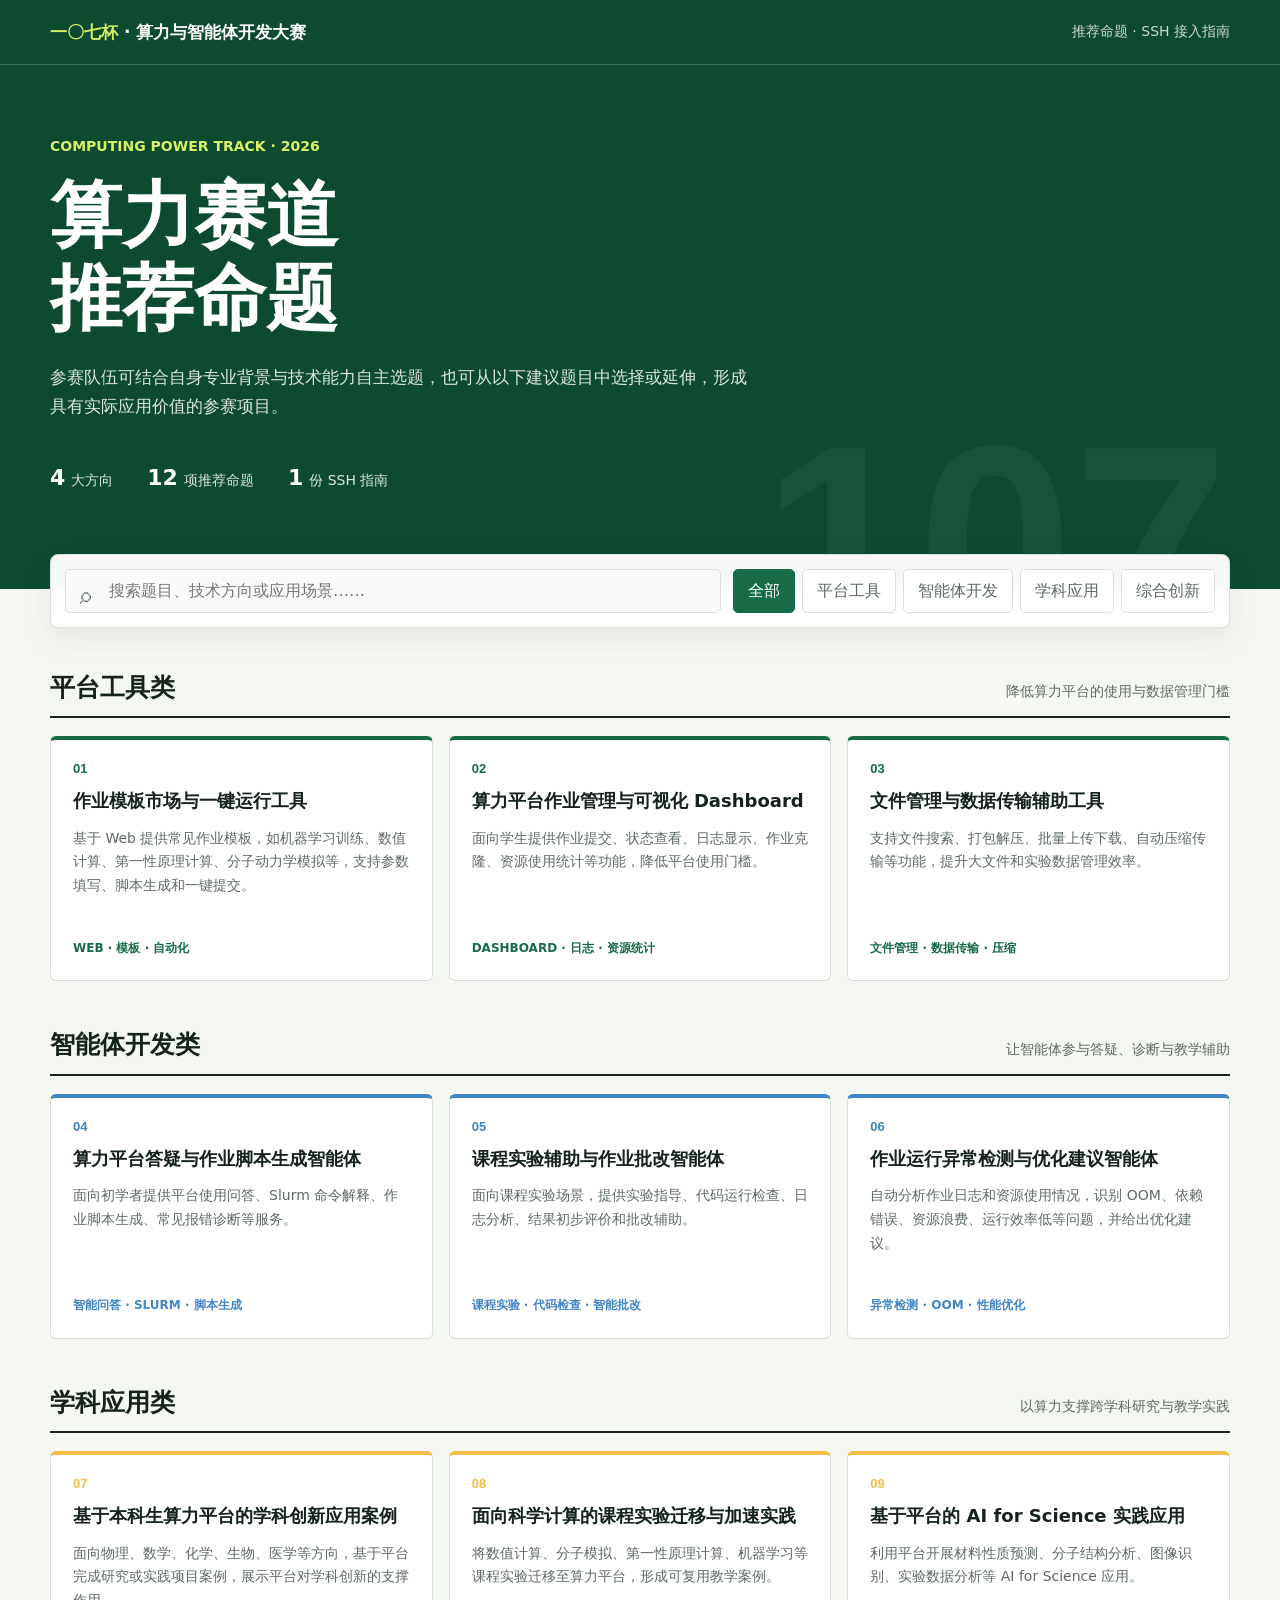
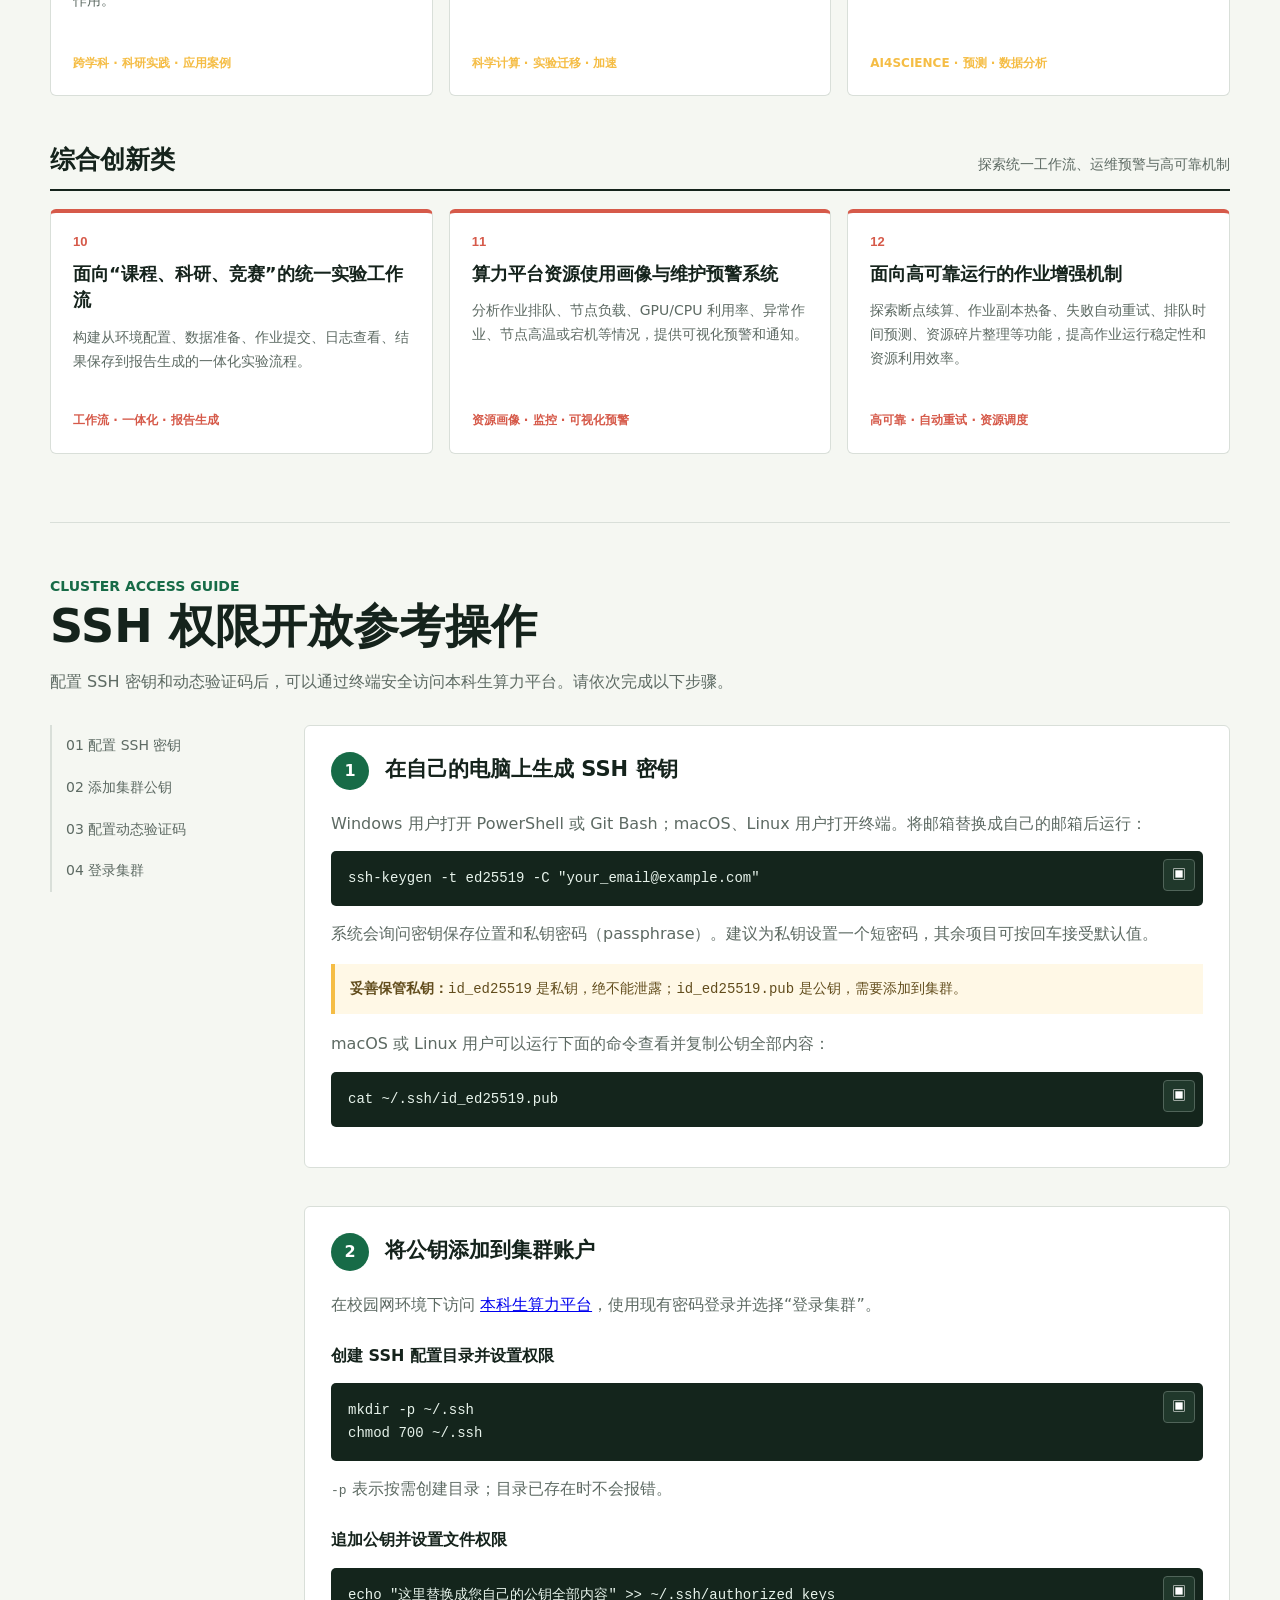
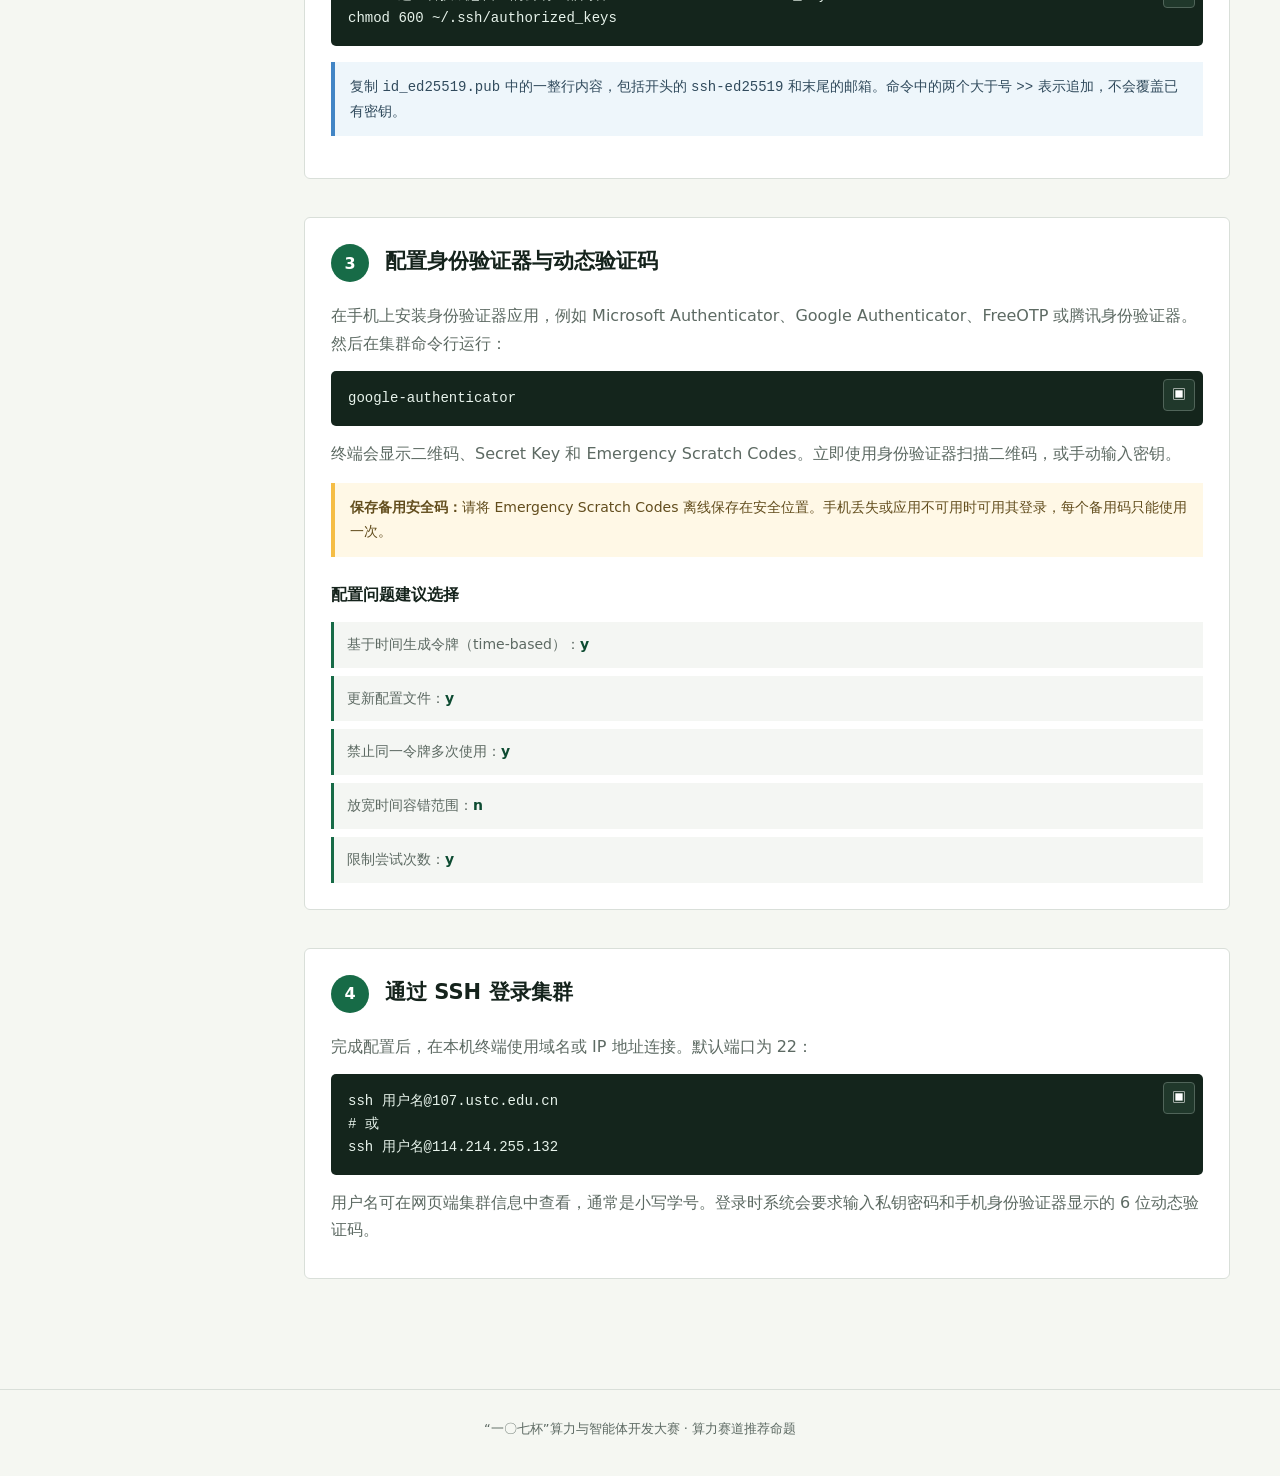
==== index.html @ c2877ab9 "构建算力赛道资料页面" ====
<!doctype html>
<html lang="zh-CN">
<head>
  <meta charset="utf-8">
  <meta name="viewport" content="width=device-width, initial-scale=1">
  <meta name="description" content="“一〇七杯”算力与智能体开发大赛算力赛道推荐命题一览">
  <title>“一〇七杯”算力赛道推荐命题</title>
  <style>
    :root {
      color-scheme: light;
      --ink: #15231c;
      --muted: #5d6a63;
      --paper: #f5f7f2;
      --surface: #ffffff;
      --line: #d9dfd9;
      --green: #176b47;
      --green-dark: #0d4b31;
      --lime: #d8f064;
      --amber: #f5bd45;
      --blue: #4285c5;
      --red: #d65a4a;
      --shadow: 0 12px 30px rgba(28, 54, 40, .08);
    }

    * { box-sizing: border-box; }

    html { scroll-behavior: smooth; }

    body {
      margin: 0;
      background: var(--paper);
      color: var(--ink);
      font-family: "Microsoft YaHei", "PingFang SC", system-ui, sans-serif;
      line-height: 1.7;
    }

    button, input { font: inherit; }

    button { cursor: pointer; }

    .topbar {
      border-bottom: 1px solid rgba(255,255,255,.2);
      background: var(--green-dark);
      color: white;
    }

    .nav {
      width: min(1180px, calc(100% - 40px));
      min-height: 64px;
      margin: 0 auto;
      display: flex;
      align-items: center;
      justify-content: space-between;
      gap: 24px;
    }

    .brand { font-size: 17px; font-weight: 700; }
    .brand span { color: var(--lime); }

    .nav-note { color: #cbd9d1; font-size: 14px; }

    .hero {
      background: var(--green-dark);
      color: white;
      padding: 70px 0 92px;
      position: relative;
      overflow: hidden;
    }

    .hero::after {
      content: "107";
      position: absolute;
      right: max(4vw, 28px);
      bottom: -95px;
      color: rgba(255,255,255,.045);
      font: 800 280px/1 Arial, sans-serif;
      letter-spacing: 0;
      pointer-events: none;
    }

    .hero-inner, main {
      width: min(1180px, calc(100% - 40px));
      margin: 0 auto;
    }

    .eyebrow {
      margin: 0 0 15px;
      color: var(--lime);
      font-size: 14px;
      font-weight: 700;
    }

    h1 {
      max-width: 780px;
      margin: 0;
      font-size: clamp(38px, 6vw, 72px);
      line-height: 1.15;
      letter-spacing: 0;
    }

    .intro {
      max-width: 700px;
      margin: 24px 0 0;
      color: #dbe5df;
      font-size: 17px;
    }

    .stats {
      display: flex;
      flex-wrap: wrap;
      gap: 12px 34px;
      margin-top: 38px;
      color: #dbe5df;
      font-size: 14px;
    }

    .stats strong { color: white; font-size: 22px; margin-right: 6px; }

    main { padding: 0 0 72px; }

    .toolbar {
      position: sticky;
      z-index: 10;
      top: 12px;
      margin: -35px 0 44px;
      padding: 14px;
      display: grid;
      grid-template-columns: minmax(220px, 1fr) auto;
      gap: 12px;
      background: rgba(255,255,255,.96);
      border: 1px solid var(--line);
      border-radius: 8px;
      box-shadow: var(--shadow);
      backdrop-filter: blur(10px);
    }

    .search-wrap { position: relative; }

    .search-wrap::before {
      content: "⌕";
      position: absolute;
      left: 15px;
      top: 7px;
      color: var(--muted);
      font-size: 22px;
    }

    #search {
      width: 100%;
      height: 44px;
      padding: 0 15px 0 43px;
      border: 1px solid var(--line);
      border-radius: 5px;
      outline: none;
      color: var(--ink);
      background: #fafbf9;
    }

    #search:focus { border-color: var(--green); box-shadow: 0 0 0 3px rgba(23,107,71,.12); }

    .filters { display: flex; gap: 7px; flex-wrap: wrap; }

    .filter {
      height: 44px;
      padding: 0 14px;
      border: 1px solid var(--line);
      border-radius: 5px;
      background: white;
      color: var(--muted);
      white-space: nowrap;
    }

    .filter:hover, .filter.active {
      border-color: var(--green);
      background: var(--green);
      color: white;
    }

    .section { margin-bottom: 48px; scroll-margin-top: 100px; }

    .section-heading {
      display: flex;
      align-items: end;
      justify-content: space-between;
      gap: 24px;
      margin-bottom: 18px;
      padding-bottom: 12px;
      border-bottom: 2px solid var(--ink);
    }

    .section-heading h2 { margin: 0; font-size: 25px; line-height: 1.3; }
    .section-heading p { margin: 0; color: var(--muted); font-size: 14px; }

    .grid {
      display: grid;
      grid-template-columns: repeat(3, minmax(0, 1fr));
      gap: 16px;
    }

    .topic {
      min-height: 245px;
      padding: 22px;
      display: flex;
      flex-direction: column;
      background: var(--surface);
      border: 1px solid var(--line);
      border-top: 4px solid var(--accent, var(--green));
      border-radius: 6px;
      transition: transform .18s ease, box-shadow .18s ease;
    }

    .topic:hover { transform: translateY(-3px); box-shadow: var(--shadow); }
    .topic.hidden, .section.hidden { display: none; }

    .topic-top { display: flex; justify-content: space-between; gap: 12px; align-items: start; }

    .number {
      color: var(--accent, var(--green));
      font: 700 13px/1 Arial, sans-serif;
    }

    .topic h3 { margin: 13px 0 12px; font-size: 18px; line-height: 1.48; }
    .topic p { margin: 0; color: var(--muted); font-size: 14px; }

    .tag {
      margin-top: auto;
      padding-top: 18px;
      color: var(--accent, var(--green));
      font-size: 12px;
      font-weight: 700;
    }

    .platform { --accent: var(--green); }
    .agent { --accent: var(--blue); }
    .science { --accent: var(--amber); }
    .innovation { --accent: var(--red); }

    #empty {
      display: none;
      padding: 72px 20px;
      text-align: center;
      color: var(--muted);
      background: white;
      border: 1px dashed var(--line);
      border-radius: 6px;
    }

    .ssh-guide {
      margin-top: 68px;
      padding-top: 52px;
      border-top: 1px solid var(--line);
      scroll-margin-top: 100px;
    }

    .guide-title { max-width: 760px; margin-bottom: 30px; }
    .guide-title .eyebrow { color: var(--green); }
    .guide-title h2 { margin: 0 0 12px; font-size: clamp(30px, 4vw, 46px); line-height: 1.25; }
    .guide-title p { margin: 0; color: var(--muted); }

    .guide-layout { display: grid; grid-template-columns: 220px minmax(0, 1fr); gap: 34px; align-items: start; }

    .guide-nav {
      position: sticky;
      top: 100px;
      display: grid;
      border-left: 2px solid var(--line);
    }

    .guide-nav a {
      padding: 9px 14px;
      color: var(--muted);
      text-decoration: none;
      font-size: 14px;
    }

    .guide-nav a:hover { color: var(--green); background: #edf4ef; }

    .step { margin-bottom: 38px; padding: 26px; background: white; border: 1px solid var(--line); border-radius: 6px; }
    .step-head { display: flex; gap: 16px; align-items: flex-start; margin-bottom: 20px; }
    .step-index { width: 38px; height: 38px; flex: 0 0 38px; display: grid; place-items: center; border-radius: 50%; background: var(--green); color: white; font-weight: 700; }
    .step h3 { margin: 2px 0 0; font-size: 21px; line-height: 1.45; }
    .step h4 { margin: 24px 0 7px; font-size: 16px; }
    .step p { margin: 8px 0; color: var(--muted); }

    pre {
      position: relative;
      margin: 14px 0;
      padding: 16px 48px 16px 17px;
      overflow-x: auto;
      border-radius: 5px;
      background: #14251c;
      color: #e7f3eb;
      font: 14px/1.65 Consolas, "Courier New", monospace;
    }

    .copy {
      position: absolute;
      top: 8px;
      right: 8px;
      width: 32px;
      height: 32px;
      border: 1px solid #506459;
      border-radius: 4px;
      background: #20382b;
      color: white;
      line-height: 1;
    }

    .copy:hover { background: var(--green); }

    .note, .warning {
      margin: 16px 0;
      padding: 13px 15px;
      border-left: 4px solid var(--blue);
      background: #eef6fb;
      color: #314b5d;
      font-size: 14px;
    }

    .warning { border-color: var(--amber); background: #fff8e6; color: #624d1d; }

    .answers { display: grid; gap: 8px; margin: 14px 0 0; padding: 0; list-style: none; }
    .answers li { padding: 11px 13px; background: #f4f6f3; border-left: 3px solid var(--green); color: var(--muted); font-size: 14px; }
    .answers strong { color: var(--green-dark); }

    footer {
      padding: 28px 20px;
      border-top: 1px solid var(--line);
      text-align: center;
      color: var(--muted);
      font-size: 13px;
    }

    @media (max-width: 900px) {
      .toolbar { position: static; grid-template-columns: 1fr; }
      .grid { grid-template-columns: repeat(2, minmax(0, 1fr)); }
      .hero { padding-top: 54px; }
      .guide-layout { grid-template-columns: 1fr; }
      .guide-nav { position: static; grid-template-columns: repeat(3, 1fr); border: 1px solid var(--line); background: white; }
    }

    @media (max-width: 620px) {
      .nav { width: min(100% - 28px, 1180px); }
      .nav-note { display: none; }
      .hero-inner, main { width: min(100% - 28px, 1180px); }
      .hero { padding: 46px 0 76px; }
      h1 { font-size: 39px; }
      .intro { font-size: 15px; }
      .toolbar { margin-top: -25px; top: 0; }
      .filters { display: grid; grid-template-columns: repeat(2, 1fr); }
      .filter { padding: 0 8px; }
      .grid { grid-template-columns: 1fr; }
      .topic { min-height: 220px; }
      .section-heading { align-items: start; flex-direction: column; gap: 4px; }
      .guide-nav { grid-template-columns: 1fr; }
      .step { padding: 20px 17px; }
    }
  </style>
</head>
<body>
  <header class="topbar">
    <nav class="nav" aria-label="主导航">
      <div class="brand"><span>一〇七杯</span> · 算力与智能体开发大赛</div>
      <div class="nav-note">推荐命题 · SSH 接入指南</div>
    </nav>
  </header>

  <section class="hero">
    <div class="hero-inner">
      <p class="eyebrow">COMPUTING POWER TRACK · 2026</p>
      <h1>算力赛道<br>推荐命题</h1>
      <p class="intro">参赛队伍可结合自身专业背景与技术能力自主选题，也可从以下建议题目中选择或延伸，形成具有实际应用价值的参赛项目。</p>
      <div class="stats" aria-label="命题统计">
        <span><strong>4</strong>大方向</span>
        <span><strong>12</strong>项推荐命题</span>
        <span><strong>1</strong>份 SSH 指南</span>
      </div>
    </div>
  </section>

  <main>
    <div class="toolbar" aria-label="命题筛选工具">
      <label class="search-wrap">
        <span hidden>搜索命题</span>
        <input id="search" type="search" placeholder="搜索题目、技术方向或应用场景……" autocomplete="off">
      </label>
      <div class="filters" role="group" aria-label="按类别筛选">
        <button class="filter active" data-filter="all">全部</button>
        <button class="filter" data-filter="platform">平台工具</button>
        <button class="filter" data-filter="agent">智能体开发</button>
        <button class="filter" data-filter="science">学科应用</button>
        <button class="filter" data-filter="innovation">综合创新</button>
      </div>
    </div>

    <section class="section platform" data-category="platform" id="platform">
      <div class="section-heading">
        <h2>平台工具类</h2>
        <p>降低算力平台的使用与数据管理门槛</p>
      </div>
      <div class="grid">
        <article class="topic" data-id="platform-1">
          <div class="topic-top"><span class="number">01</span></div>
          <h3>作业模板市场与一键运行工具</h3>
          <p>基于 Web 提供常见作业模板，如机器学习训练、数值计算、第一性原理计算、分子动力学模拟等，支持参数填写、脚本生成和一键提交。</p>
          <span class="tag">WEB · 模板 · 自动化</span>
        </article>
        <article class="topic" data-id="platform-2">
          <div class="topic-top"><span class="number">02</span></div>
          <h3>算力平台作业管理与可视化 Dashboard</h3>
          <p>面向学生提供作业提交、状态查看、日志显示、作业克隆、资源使用统计等功能，降低平台使用门槛。</p>
          <span class="tag">DASHBOARD · 日志 · 资源统计</span>
        </article>
        <article class="topic" data-id="platform-3">
          <div class="topic-top"><span class="number">03</span></div>
          <h3>文件管理与数据传输辅助工具</h3>
          <p>支持文件搜索、打包解压、批量上传下载、自动压缩传输等功能，提升大文件和实验数据管理效率。</p>
          <span class="tag">文件管理 · 数据传输 · 压缩</span>
        </article>
      </div>
    </section>

    <section class="section agent" data-category="agent" id="agent">
      <div class="section-heading">
        <h2>智能体开发类</h2>
        <p>让智能体参与答疑、诊断与教学辅助</p>
      </div>
      <div class="grid">
        <article class="topic" data-id="agent-1">
          <div class="topic-top"><span class="number">04</span></div>
          <h3>算力平台答疑与作业脚本生成智能体</h3>
          <p>面向初学者提供平台使用问答、Slurm 命令解释、作业脚本生成、常见报错诊断等服务。</p>
          <span class="tag">智能问答 · SLURM · 脚本生成</span>
        </article>
        <article class="topic" data-id="agent-2">
          <div class="topic-top"><span class="number">05</span></div>
          <h3>课程实验辅助与作业批改智能体</h3>
          <p>面向课程实验场景，提供实验指导、代码运行检查、日志分析、结果初步评价和批改辅助。</p>
          <span class="tag">课程实验 · 代码检查 · 智能批改</span>
        </article>
        <article class="topic" data-id="agent-3">
          <div class="topic-top"><span class="number">06</span></div>
          <h3>作业运行异常检测与优化建议智能体</h3>
          <p>自动分析作业日志和资源使用情况，识别 OOM、依赖错误、资源浪费、运行效率低等问题，并给出优化建议。</p>
          <span class="tag">异常检测 · OOM · 性能优化</span>
        </article>
      </div>
    </section>

    <section class="section science" data-category="science" id="science">
      <div class="section-heading">
        <h2>学科应用类</h2>
        <p>以算力支撑跨学科研究与教学实践</p>
      </div>
      <div class="grid">
        <article class="topic" data-id="science-1">
          <div class="topic-top"><span class="number">07</span></div>
          <h3>基于本科生算力平台的学科创新应用案例</h3>
          <p>面向物理、数学、化学、生物、医学等方向，基于平台完成研究或实践项目案例，展示平台对学科创新的支撑作用。</p>
          <span class="tag">跨学科 · 科研实践 · 应用案例</span>
        </article>
        <article class="topic" data-id="science-2">
          <div class="topic-top"><span class="number">08</span></div>
          <h3>面向科学计算的课程实验迁移与加速实践</h3>
          <p>将数值计算、分子模拟、第一性原理计算、机器学习等课程实验迁移至算力平台，形成可复用教学案例。</p>
          <span class="tag">科学计算 · 实验迁移 · 加速</span>
        </article>
        <article class="topic" data-id="science-3">
          <div class="topic-top"><span class="number">09</span></div>
          <h3>基于平台的 AI for Science 实践应用</h3>
          <p>利用平台开展材料性质预测、分子结构分析、图像识别、实验数据分析等 AI for Science 应用。</p>
          <span class="tag">AI4SCIENCE · 预测 · 数据分析</span>
        </article>
      </div>
    </section>

    <section class="section innovation" data-category="innovation" id="innovation">
      <div class="section-heading">
        <h2>综合创新类</h2>
        <p>探索统一工作流、运维预警与高可靠机制</p>
      </div>
      <div class="grid">
        <article class="topic" data-id="innovation-1">
          <div class="topic-top"><span class="number">10</span></div>
          <h3>面向“课程、科研、竞赛”的统一实验工作流</h3>
          <p>构建从环境配置、数据准备、作业提交、日志查看、结果保存到报告生成的一体化实验流程。</p>
          <span class="tag">工作流 · 一体化 · 报告生成</span>
        </article>
        <article class="topic" data-id="innovation-2">
          <div class="topic-top"><span class="number">11</span></div>
          <h3>算力平台资源使用画像与维护预警系统</h3>
          <p>分析作业排队、节点负载、GPU/CPU 利用率、异常作业、节点高温或宕机等情况，提供可视化预警和通知。</p>
          <span class="tag">资源画像 · 监控 · 可视化预警</span>
        </article>
        <article class="topic" data-id="innovation-3">
          <div class="topic-top"><span class="number">12</span></div>
          <h3>面向高可靠运行的作业增强机制</h3>
          <p>探索断点续算、作业副本热备、失败自动重试、排队时间预测、资源碎片整理等功能，提高作业运行稳定性和资源利用效率。</p>
          <span class="tag">高可靠 · 自动重试 · 资源调度</span>
        </article>
      </div>
    </section>

    <section class="ssh-guide" id="ssh-guide">
      <div class="guide-title">
        <p class="eyebrow">CLUSTER ACCESS GUIDE</p>
        <h2>SSH 权限开放参考操作</h2>
        <p>配置 SSH 密钥和动态验证码后，可以通过终端安全访问本科生算力平台。请依次完成以下步骤。</p>
      </div>

      <div class="guide-layout">
        <nav class="guide-nav" aria-label="SSH 配置步骤">
          <a href="#ssh-key">01 配置 SSH 密钥</a>
          <a href="#ssh-cluster">02 添加集群公钥</a>
          <a href="#ssh-2fa">03 配置动态验证码</a>
          <a href="#ssh-login">04 登录集群</a>
        </nav>

        <div>
          <article class="step" id="ssh-key">
            <div class="step-head"><span class="step-index">1</span><h3>在自己的电脑上生成 SSH 密钥</h3></div>
            <p>Windows 用户打开 PowerShell 或 Git Bash；macOS、Linux 用户打开终端。将邮箱替换成自己的邮箱后运行：</p>
            <pre><code>ssh-keygen -t ed25519 -C "your_email@example.com"</code><button class="copy" type="button" title="复制命令" aria-label="复制 SSH 密钥生成命令">▣</button></pre>
            <p>系统会询问密钥保存位置和私钥密码（passphrase）。建议为私钥设置一个短密码，其余项目可按回车接受默认值。</p>
            <div class="warning"><strong>妥善保管私钥：</strong><code>id_ed25519</code> 是私钥，绝不能泄露；<code>id_ed25519.pub</code> 是公钥，需要添加到集群。</div>
            <p>macOS 或 Linux 用户可以运行下面的命令查看并复制公钥全部内容：</p>
            <pre><code>cat ~/.ssh/id_ed25519.pub</code><button class="copy" type="button" title="复制命令" aria-label="复制查看公钥命令">▣</button></pre>
          </article>

          <article class="step" id="ssh-cluster">
            <div class="step-head"><span class="step-index">2</span><h3>将公钥添加到集群账户</h3></div>
            <p>在校园网环境下访问 <a href="https://107.ustc.edu.cn" target="_blank" rel="noopener">本科生算力平台</a>，使用现有密码登录并选择“登录集群”。</p>
            <h4>创建 SSH 配置目录并设置权限</h4>
            <pre><code>mkdir -p ~/.ssh
chmod 700 ~/.ssh</code><button class="copy" type="button" title="复制命令" aria-label="复制创建 SSH 目录命令">▣</button></pre>
            <p><code>-p</code> 表示按需创建目录；目录已存在时不会报错。</p>
            <h4>追加公钥并设置文件权限</h4>
            <pre><code>echo "这里替换成您自己的公钥全部内容" &gt;&gt; ~/.ssh/authorized_keys
chmod 600 ~/.ssh/authorized_keys</code><button class="copy" type="button" title="复制命令" aria-label="复制添加公钥命令">▣</button></pre>
            <div class="note">复制 <code>id_ed25519.pub</code> 中的一整行内容，包括开头的 <code>ssh-ed25519</code> 和末尾的邮箱。命令中的两个大于号 <code>&gt;&gt;</code> 表示追加，不会覆盖已有密钥。</div>
          </article>

          <article class="step" id="ssh-2fa">
            <div class="step-head"><span class="step-index">3</span><h3>配置身份验证器与动态验证码</h3></div>
            <p>在手机上安装身份验证器应用，例如 Microsoft Authenticator、Google Authenticator、FreeOTP 或腾讯身份验证器。然后在集群命令行运行：</p>
            <pre><code>google-authenticator</code><button class="copy" type="button" title="复制命令" aria-label="复制身份验证器命令">▣</button></pre>
            <p>终端会显示二维码、Secret Key 和 Emergency Scratch Codes。立即使用身份验证器扫描二维码，或手动输入密钥。</p>
            <div class="warning"><strong>保存备用安全码：</strong>请将 Emergency Scratch Codes 离线保存在安全位置。手机丢失或应用不可用时可用其登录，每个备用码只能使用一次。</div>
            <h4>配置问题建议选择</h4>
            <ul class="answers">
              <li>基于时间生成令牌（time-based）：<strong>y</strong></li>
              <li>更新配置文件：<strong>y</strong></li>
              <li>禁止同一令牌多次使用：<strong>y</strong></li>
              <li>放宽时间容错范围：<strong>n</strong></li>
              <li>限制尝试次数：<strong>y</strong></li>
            </ul>
          </article>

          <article class="step" id="ssh-login">
            <div class="step-head"><span class="step-index">4</span><h3>通过 SSH 登录集群</h3></div>
            <p>完成配置后，在本机终端使用域名或 IP 地址连接。默认端口为 22：</p>
            <pre><code>ssh 用户名@107.ustc.edu.cn
# 或
ssh 用户名@114.214.255.132</code><button class="copy" type="button" title="复制命令" aria-label="复制 SSH 登录命令">▣</button></pre>
            <p>用户名可在网页端集群信息中查看，通常是小写学号。登录时系统会要求输入私钥密码和手机身份验证器显示的 6 位动态验证码。</p>
          </article>
        </div>
      </div>
    </section>

    <div id="empty">没有找到符合条件的命题，请尝试其他关键词或分类。</div>
  </main>

  <footer>“一〇七杯”算力与智能体开发大赛 · 算力赛道推荐命题</footer>

  <script>
    const topics = [...document.querySelectorAll('.topic')];
    const sections = [...document.querySelectorAll('.section')];
    const filters = [...document.querySelectorAll('.filter')];
    const search = document.querySelector('#search');
    const empty = document.querySelector('#empty');
    let activeFilter = 'all';

    function applyFilters() {
      const query = search.value.trim().toLocaleLowerCase('zh-CN');
      let visibleCount = 0;

      topics.forEach(topic => {
        const category = topic.closest('.section').dataset.category;
        const categoryMatch = activeFilter === 'all' || category === activeFilter;
        const textMatch = !query || topic.textContent.toLocaleLowerCase('zh-CN').includes(query);
        const visible = categoryMatch && textMatch;
        topic.classList.toggle('hidden', !visible);
        if (visible) visibleCount += 1;
      });

      sections.forEach(section => {
        section.classList.toggle('hidden', !section.querySelector('.topic:not(.hidden)'));
      });
      empty.style.display = visibleCount ? 'none' : 'block';
    }

    filters.forEach(button => {
      button.addEventListener('click', () => {
        activeFilter = button.dataset.filter;
        filters.forEach(item => item.classList.toggle('active', item === button));
        applyFilters();
      });
    });

    search.addEventListener('input', applyFilters);
    document.querySelectorAll('.copy').forEach(button => {
      button.addEventListener('click', async () => {
        const code = button.parentElement.querySelector('code').textContent;
        try {
          await navigator.clipboard.writeText(code);
          const original = button.textContent;
          button.textContent = '✓';
          setTimeout(() => { button.textContent = original; }, 1200);
        } catch {
          button.title = '复制失败，请手动选择命令';
        }
      });
    });
    applyFilters();
  </script>
</body>
</html>
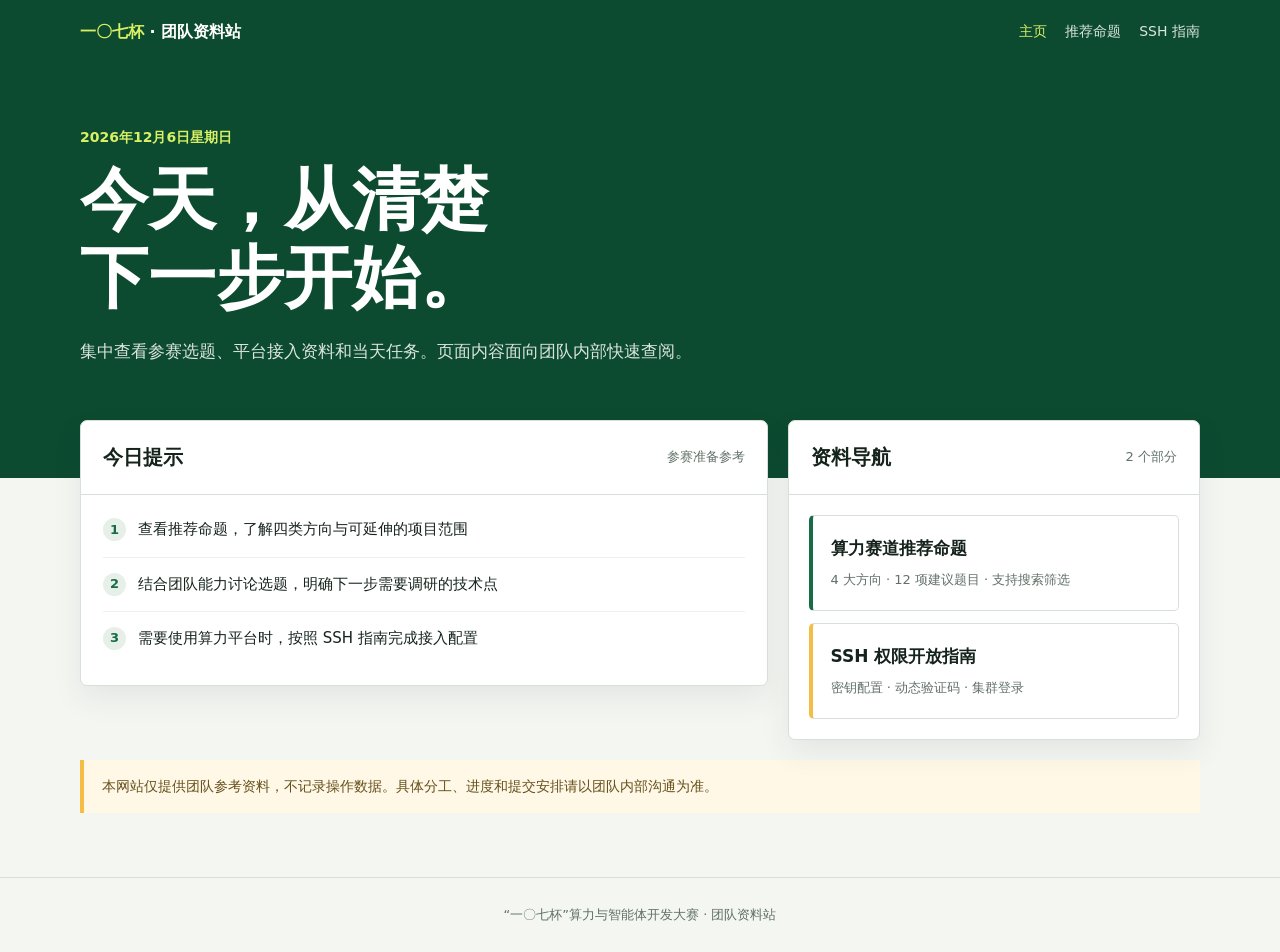
==== commit 537acd64: "拆分团队资料导航页面" ====
--- a/index.html
+++ b/index.html
@@ -3,626 +3,72 @@
 <head>
   <meta charset="utf-8">
   <meta name="viewport" content="width=device-width, initial-scale=1">
-  <meta name="description" content="“一〇七杯”算力与智能体开发大赛算力赛道推荐命题一览">
-  <title>“一〇七杯”算力赛道推荐命题</title>
+  <meta name="description" content="一〇七杯参赛团队资料导航与今日待办">
+  <title>团队主页｜一〇七杯</title>
   <style>
-    :root {
-      color-scheme: light;
-      --ink: #15231c;
-      --muted: #5d6a63;
-      --paper: #f5f7f2;
-      --surface: #ffffff;
-      --line: #d9dfd9;
-      --green: #176b47;
-      --green-dark: #0d4b31;
-      --lime: #d8f064;
-      --amber: #f5bd45;
-      --blue: #4285c5;
-      --red: #d65a4a;
-      --shadow: 0 12px 30px rgba(28, 54, 40, .08);
-    }
-
-    * { box-sizing: border-box; }
-
-    html { scroll-behavior: smooth; }
-
-    body {
-      margin: 0;
-      background: var(--paper);
-      color: var(--ink);
-      font-family: "Microsoft YaHei", "PingFang SC", system-ui, sans-serif;
-      line-height: 1.7;
-    }
-
-    button, input { font: inherit; }
-
-    button { cursor: pointer; }
-
-    .topbar {
-      border-bottom: 1px solid rgba(255,255,255,.2);
-      background: var(--green-dark);
-      color: white;
-    }
-
-    .nav {
-      width: min(1180px, calc(100% - 40px));
-      min-height: 64px;
-      margin: 0 auto;
-      display: flex;
-      align-items: center;
-      justify-content: space-between;
-      gap: 24px;
-    }
-
-    .brand { font-size: 17px; font-weight: 700; }
-    .brand span { color: var(--lime); }
-
-    .nav-note { color: #cbd9d1; font-size: 14px; }
-
-    .hero {
-      background: var(--green-dark);
-      color: white;
-      padding: 70px 0 92px;
-      position: relative;
-      overflow: hidden;
-    }
-
-    .hero::after {
-      content: "107";
-      position: absolute;
-      right: max(4vw, 28px);
-      bottom: -95px;
-      color: rgba(255,255,255,.045);
-      font: 800 280px/1 Arial, sans-serif;
-      letter-spacing: 0;
-      pointer-events: none;
-    }
-
-    .hero-inner, main {
-      width: min(1180px, calc(100% - 40px));
-      margin: 0 auto;
-    }
-
-    .eyebrow {
-      margin: 0 0 15px;
-      color: var(--lime);
-      font-size: 14px;
-      font-weight: 700;
-    }
-
-    h1 {
-      max-width: 780px;
-      margin: 0;
-      font-size: clamp(38px, 6vw, 72px);
-      line-height: 1.15;
-      letter-spacing: 0;
-    }
-
-    .intro {
-      max-width: 700px;
-      margin: 24px 0 0;
-      color: #dbe5df;
-      font-size: 17px;
-    }
-
-    .stats {
-      display: flex;
-      flex-wrap: wrap;
-      gap: 12px 34px;
-      margin-top: 38px;
-      color: #dbe5df;
-      font-size: 14px;
-    }
-
-    .stats strong { color: white; font-size: 22px; margin-right: 6px; }
-
-    main { padding: 0 0 72px; }
-
-    .toolbar {
-      position: sticky;
-      z-index: 10;
-      top: 12px;
-      margin: -35px 0 44px;
-      padding: 14px;
-      display: grid;
-      grid-template-columns: minmax(220px, 1fr) auto;
-      gap: 12px;
-      background: rgba(255,255,255,.96);
-      border: 1px solid var(--line);
-      border-radius: 8px;
-      box-shadow: var(--shadow);
-      backdrop-filter: blur(10px);
-    }
-
-    .search-wrap { position: relative; }
-
-    .search-wrap::before {
-      content: "⌕";
-      position: absolute;
-      left: 15px;
-      top: 7px;
-      color: var(--muted);
-      font-size: 22px;
-    }
-
-    #search {
-      width: 100%;
-      height: 44px;
-      padding: 0 15px 0 43px;
-      border: 1px solid var(--line);
-      border-radius: 5px;
-      outline: none;
-      color: var(--ink);
-      background: #fafbf9;
-    }
-
-    #search:focus { border-color: var(--green); box-shadow: 0 0 0 3px rgba(23,107,71,.12); }
-
-    .filters { display: flex; gap: 7px; flex-wrap: wrap; }
-
-    .filter {
-      height: 44px;
-      padding: 0 14px;
-      border: 1px solid var(--line);
-      border-radius: 5px;
-      background: white;
-      color: var(--muted);
-      white-space: nowrap;
-    }
-
-    .filter:hover, .filter.active {
-      border-color: var(--green);
-      background: var(--green);
-      color: white;
-    }
-
-    .section { margin-bottom: 48px; scroll-margin-top: 100px; }
-
-    .section-heading {
-      display: flex;
-      align-items: end;
-      justify-content: space-between;
-      gap: 24px;
-      margin-bottom: 18px;
-      padding-bottom: 12px;
-      border-bottom: 2px solid var(--ink);
-    }
-
-    .section-heading h2 { margin: 0; font-size: 25px; line-height: 1.3; }
-    .section-heading p { margin: 0; color: var(--muted); font-size: 14px; }
-
-    .grid {
-      display: grid;
-      grid-template-columns: repeat(3, minmax(0, 1fr));
-      gap: 16px;
-    }
-
-    .topic {
-      min-height: 245px;
-      padding: 22px;
-      display: flex;
-      flex-direction: column;
-      background: var(--surface);
-      border: 1px solid var(--line);
-      border-top: 4px solid var(--accent, var(--green));
-      border-radius: 6px;
-      transition: transform .18s ease, box-shadow .18s ease;
-    }
-
-    .topic:hover { transform: translateY(-3px); box-shadow: var(--shadow); }
-    .topic.hidden, .section.hidden { display: none; }
-
-    .topic-top { display: flex; justify-content: space-between; gap: 12px; align-items: start; }
-
-    .number {
-      color: var(--accent, var(--green));
-      font: 700 13px/1 Arial, sans-serif;
-    }
-
-    .topic h3 { margin: 13px 0 12px; font-size: 18px; line-height: 1.48; }
-    .topic p { margin: 0; color: var(--muted); font-size: 14px; }
-
-    .tag {
-      margin-top: auto;
-      padding-top: 18px;
-      color: var(--accent, var(--green));
-      font-size: 12px;
-      font-weight: 700;
-    }
-
-    .platform { --accent: var(--green); }
-    .agent { --accent: var(--blue); }
-    .science { --accent: var(--amber); }
-    .innovation { --accent: var(--red); }
-
-    #empty {
-      display: none;
-      padding: 72px 20px;
-      text-align: center;
-      color: var(--muted);
-      background: white;
-      border: 1px dashed var(--line);
-      border-radius: 6px;
-    }
-
-    .ssh-guide {
-      margin-top: 68px;
-      padding-top: 52px;
-      border-top: 1px solid var(--line);
-      scroll-margin-top: 100px;
-    }
-
-    .guide-title { max-width: 760px; margin-bottom: 30px; }
-    .guide-title .eyebrow { color: var(--green); }
-    .guide-title h2 { margin: 0 0 12px; font-size: clamp(30px, 4vw, 46px); line-height: 1.25; }
-    .guide-title p { margin: 0; color: var(--muted); }
-
-    .guide-layout { display: grid; grid-template-columns: 220px minmax(0, 1fr); gap: 34px; align-items: start; }
-
-    .guide-nav {
-      position: sticky;
-      top: 100px;
-      display: grid;
-      border-left: 2px solid var(--line);
-    }
-
-    .guide-nav a {
-      padding: 9px 14px;
-      color: var(--muted);
-      text-decoration: none;
-      font-size: 14px;
-    }
-
-    .guide-nav a:hover { color: var(--green); background: #edf4ef; }
-
-    .step { margin-bottom: 38px; padding: 26px; background: white; border: 1px solid var(--line); border-radius: 6px; }
-    .step-head { display: flex; gap: 16px; align-items: flex-start; margin-bottom: 20px; }
-    .step-index { width: 38px; height: 38px; flex: 0 0 38px; display: grid; place-items: center; border-radius: 50%; background: var(--green); color: white; font-weight: 700; }
-    .step h3 { margin: 2px 0 0; font-size: 21px; line-height: 1.45; }
-    .step h4 { margin: 24px 0 7px; font-size: 16px; }
-    .step p { margin: 8px 0; color: var(--muted); }
-
-    pre {
-      position: relative;
-      margin: 14px 0;
-      padding: 16px 48px 16px 17px;
-      overflow-x: auto;
-      border-radius: 5px;
-      background: #14251c;
-      color: #e7f3eb;
-      font: 14px/1.65 Consolas, "Courier New", monospace;
-    }
-
-    .copy {
-      position: absolute;
-      top: 8px;
-      right: 8px;
-      width: 32px;
-      height: 32px;
-      border: 1px solid #506459;
-      border-radius: 4px;
-      background: #20382b;
-      color: white;
-      line-height: 1;
-    }
-
-    .copy:hover { background: var(--green); }
-
-    .note, .warning {
-      margin: 16px 0;
-      padding: 13px 15px;
-      border-left: 4px solid var(--blue);
-      background: #eef6fb;
-      color: #314b5d;
-      font-size: 14px;
-    }
-
-    .warning { border-color: var(--amber); background: #fff8e6; color: #624d1d; }
-
-    .answers { display: grid; gap: 8px; margin: 14px 0 0; padding: 0; list-style: none; }
-    .answers li { padding: 11px 13px; background: #f4f6f3; border-left: 3px solid var(--green); color: var(--muted); font-size: 14px; }
-    .answers strong { color: var(--green-dark); }
-
-    footer {
-      padding: 28px 20px;
-      border-top: 1px solid var(--line);
-      text-align: center;
-      color: var(--muted);
-      font-size: 13px;
-    }
-
-    @media (max-width: 900px) {
-      .toolbar { position: static; grid-template-columns: 1fr; }
-      .grid { grid-template-columns: repeat(2, minmax(0, 1fr)); }
-      .hero { padding-top: 54px; }
-      .guide-layout { grid-template-columns: 1fr; }
-      .guide-nav { position: static; grid-template-columns: repeat(3, 1fr); border: 1px solid var(--line); background: white; }
-    }
-
-    @media (max-width: 620px) {
-      .nav { width: min(100% - 28px, 1180px); }
-      .nav-note { display: none; }
-      .hero-inner, main { width: min(100% - 28px, 1180px); }
-      .hero { padding: 46px 0 76px; }
-      h1 { font-size: 39px; }
-      .intro { font-size: 15px; }
-      .toolbar { margin-top: -25px; top: 0; }
-      .filters { display: grid; grid-template-columns: repeat(2, 1fr); }
-      .filter { padding: 0 8px; }
-      .grid { grid-template-columns: 1fr; }
-      .topic { min-height: 220px; }
-      .section-heading { align-items: start; flex-direction: column; gap: 4px; }
-      .guide-nav { grid-template-columns: 1fr; }
-      .step { padding: 20px 17px; }
-    }
+    :root { --ink:#15231c; --muted:#617068; --paper:#f4f6f2; --surface:#fff; --line:#d8dfd9; --green:#0d4b31; --green2:#176b47; --lime:#d8f064; --amber:#f5bd45; }
+    * { box-sizing:border-box; }
+    body { margin:0; background:var(--paper); color:var(--ink); font-family:"Microsoft YaHei","PingFang SC",system-ui,sans-serif; line-height:1.65; }
+    button,input { font:inherit; }
+    button { cursor:pointer; }
+    header { background:var(--green); color:#fff; }
+    nav { width:min(1120px,calc(100% - 36px)); min-height:64px; margin:auto; display:flex; align-items:center; justify-content:space-between; gap:20px; }
+    .brand { font-weight:700; } .brand span { color:var(--lime); }
+    .links { display:flex; gap:18px; } .links a { color:#dbe5df; text-decoration:none; font-size:14px; } .links a:hover,.links a[aria-current] { color:var(--lime); }
+    .hero { background:var(--green); color:#fff; padding:62px 0 112px; }
+    .hero-inner,main { width:min(1120px,calc(100% - 36px)); margin:auto; }
+    .date { margin:0 0 12px; color:var(--lime); font-weight:700; font-size:14px; }
+    h1 { margin:0; font-size:clamp(38px,6vw,68px); line-height:1.15; letter-spacing:0; }
+    .lead { max-width:650px; margin:20px 0 0; color:#dbe5df; font-size:17px; }
+    main { padding-bottom:64px; }
+    .dashboard { margin-top:-58px; display:grid; grid-template-columns:minmax(0,1.25fr) minmax(300px,.75fr); gap:20px; align-items:start; }
+    .panel { background:var(--surface); border:1px solid var(--line); border-radius:7px; box-shadow:0 12px 30px rgba(28,54,40,.08); }
+    .panel-head { padding:20px 22px; border-bottom:1px solid var(--line); display:flex; align-items:center; justify-content:space-between; gap:15px; }
+    .panel h2 { margin:0; font-size:20px; }
+    .count { color:var(--muted); font-size:13px; }
+    .todos { list-style:none; margin:0; padding:8px 22px 20px; }
+    .todo { min-height:54px; display:grid; grid-template-columns:auto 1fr; gap:12px; align-items:center; border-top:1px solid #edf0ed; }
+    .todo:first-child { border-top:0; }
+    .marker { width:23px; height:23px; display:grid; place-items:center; border-radius:50%; background:#e6f0e9; color:var(--green2); font-size:13px; font-weight:700; }
+    .todo-text { font-size:15px; }
+    .cards { padding:20px; display:grid; gap:12px; }
+    .card { display:block; padding:18px; border:1px solid var(--line); border-left:4px solid var(--green2); border-radius:5px; color:var(--ink); text-decoration:none; transition:.18s ease; }
+    .card:nth-child(2) { border-left-color:var(--amber); }
+    .card:hover { transform:translateY(-2px); box-shadow:0 8px 20px rgba(28,54,40,.08); }
+    .card strong { display:block; margin-bottom:4px; font-size:17px; }
+    .card span { color:var(--muted); font-size:13px; }
+    .tip { margin-top:20px; padding:15px 18px; border-left:4px solid var(--amber); background:#fff8e6; color:#66501b; font-size:14px; }
+    footer { padding:26px 18px; text-align:center; border-top:1px solid var(--line); color:var(--muted); font-size:13px; }
+    @media(max-width:760px) { .dashboard{grid-template-columns:1fr;} .hero{padding:45px 0 95px;} .links{gap:11px;} .links a{font-size:13px;} }
   </style>
 </head>
 <body>
-  <header class="topbar">
-    <nav class="nav" aria-label="主导航">
-      <div class="brand"><span>一〇七杯</span> · 算力与智能体开发大赛</div>
-      <div class="nav-note">推荐命题 · SSH 接入指南</div>
-    </nav>
-  </header>
-
-  <section class="hero">
-    <div class="hero-inner">
-      <p class="eyebrow">COMPUTING POWER TRACK · 2026</p>
-      <h1>算力赛道<br>推荐命题</h1>
-      <p class="intro">参赛队伍可结合自身专业背景与技术能力自主选题，也可从以下建议题目中选择或延伸，形成具有实际应用价值的参赛项目。</p>
-      <div class="stats" aria-label="命题统计">
-        <span><strong>4</strong>大方向</span>
-        <span><strong>12</strong>项推荐命题</span>
-        <span><strong>1</strong>份 SSH 指南</span>
-      </div>
+  <header><nav><div class="brand"><span>一〇七杯</span> · 团队资料站</div><div class="links"><a href="index.html" aria-current="page">主页</a><a href="topics.html">推荐命题</a><a href="ssh.html">SSH 指南</a></div></nav></header>
+  <section class="hero"><div class="hero-inner"><p class="date" id="today"></p><h1>今天，从清楚<br>下一步开始。</h1><p class="lead">集中查看参赛选题、平台接入资料和当天任务。页面内容面向团队内部快速查阅。</p></div></section>
+  <main>
+    <div class="dashboard">
+      <section class="panel" aria-labelledby="todo-title">
+        <div class="panel-head"><h2 id="todo-title">今日提示</h2><span class="count">参赛准备参考</span></div>
+        <ul class="todos">
+          <li class="todo"><span class="marker">1</span><span class="todo-text">查看推荐命题，了解四类方向与可延伸的项目范围</span></li>
+          <li class="todo"><span class="marker">2</span><span class="todo-text">结合团队能力讨论选题，明确下一步需要调研的技术点</span></li>
+          <li class="todo"><span class="marker">3</span><span class="todo-text">需要使用算力平台时，按照 SSH 指南完成接入配置</span></li>
+        </ul>
+      </section>
+      <section class="panel" aria-labelledby="nav-title">
+        <div class="panel-head"><h2 id="nav-title">资料导航</h2><span class="count">2 个部分</span></div>
+        <div class="cards">
+          <a class="card" href="topics.html"><strong>算力赛道推荐命题</strong><span>4 大方向 · 12 项建议题目 · 支持搜索筛选</span></a>
+          <a class="card" href="ssh.html"><strong>SSH 权限开放指南</strong><span>密钥配置 · 动态验证码 · 集群登录</span></a>
+        </div>
+      </section>
     </div>
-  </section>
-
-  <main>
-    <div class="toolbar" aria-label="命题筛选工具">
-      <label class="search-wrap">
-        <span hidden>搜索命题</span>
-        <input id="search" type="search" placeholder="搜索题目、技术方向或应用场景……" autocomplete="off">
-      </label>
-      <div class="filters" role="group" aria-label="按类别筛选">
-        <button class="filter active" data-filter="all">全部</button>
-        <button class="filter" data-filter="platform">平台工具</button>
-        <button class="filter" data-filter="agent">智能体开发</button>
-        <button class="filter" data-filter="science">学科应用</button>
-        <button class="filter" data-filter="innovation">综合创新</button>
-      </div>
-    </div>
-
-    <section class="section platform" data-category="platform" id="platform">
-      <div class="section-heading">
-        <h2>平台工具类</h2>
-        <p>降低算力平台的使用与数据管理门槛</p>
-      </div>
-      <div class="grid">
-        <article class="topic" data-id="platform-1">
-          <div class="topic-top"><span class="number">01</span></div>
-          <h3>作业模板市场与一键运行工具</h3>
-          <p>基于 Web 提供常见作业模板，如机器学习训练、数值计算、第一性原理计算、分子动力学模拟等，支持参数填写、脚本生成和一键提交。</p>
-          <span class="tag">WEB · 模板 · 自动化</span>
-        </article>
-        <article class="topic" data-id="platform-2">
-          <div class="topic-top"><span class="number">02</span></div>
-          <h3>算力平台作业管理与可视化 Dashboard</h3>
-          <p>面向学生提供作业提交、状态查看、日志显示、作业克隆、资源使用统计等功能，降低平台使用门槛。</p>
-          <span class="tag">DASHBOARD · 日志 · 资源统计</span>
-        </article>
-        <article class="topic" data-id="platform-3">
-          <div class="topic-top"><span class="number">03</span></div>
-          <h3>文件管理与数据传输辅助工具</h3>
-          <p>支持文件搜索、打包解压、批量上传下载、自动压缩传输等功能，提升大文件和实验数据管理效率。</p>
-          <span class="tag">文件管理 · 数据传输 · 压缩</span>
-        </article>
-      </div>
-    </section>
-
-    <section class="section agent" data-category="agent" id="agent">
-      <div class="section-heading">
-        <h2>智能体开发类</h2>
-        <p>让智能体参与答疑、诊断与教学辅助</p>
-      </div>
-      <div class="grid">
-        <article class="topic" data-id="agent-1">
-          <div class="topic-top"><span class="number">04</span></div>
-          <h3>算力平台答疑与作业脚本生成智能体</h3>
-          <p>面向初学者提供平台使用问答、Slurm 命令解释、作业脚本生成、常见报错诊断等服务。</p>
-          <span class="tag">智能问答 · SLURM · 脚本生成</span>
-        </article>
-        <article class="topic" data-id="agent-2">
-          <div class="topic-top"><span class="number">05</span></div>
-          <h3>课程实验辅助与作业批改智能体</h3>
-          <p>面向课程实验场景，提供实验指导、代码运行检查、日志分析、结果初步评价和批改辅助。</p>
-          <span class="tag">课程实验 · 代码检查 · 智能批改</span>
-        </article>
-        <article class="topic" data-id="agent-3">
-          <div class="topic-top"><span class="number">06</span></div>
-          <h3>作业运行异常检测与优化建议智能体</h3>
-          <p>自动分析作业日志和资源使用情况，识别 OOM、依赖错误、资源浪费、运行效率低等问题，并给出优化建议。</p>
-          <span class="tag">异常检测 · OOM · 性能优化</span>
-        </article>
-      </div>
-    </section>
-
-    <section class="section science" data-category="science" id="science">
-      <div class="section-heading">
-        <h2>学科应用类</h2>
-        <p>以算力支撑跨学科研究与教学实践</p>
-      </div>
-      <div class="grid">
-        <article class="topic" data-id="science-1">
-          <div class="topic-top"><span class="number">07</span></div>
-          <h3>基于本科生算力平台的学科创新应用案例</h3>
-          <p>面向物理、数学、化学、生物、医学等方向，基于平台完成研究或实践项目案例，展示平台对学科创新的支撑作用。</p>
-          <span class="tag">跨学科 · 科研实践 · 应用案例</span>
-        </article>
-        <article class="topic" data-id="science-2">
-          <div class="topic-top"><span class="number">08</span></div>
-          <h3>面向科学计算的课程实验迁移与加速实践</h3>
-          <p>将数值计算、分子模拟、第一性原理计算、机器学习等课程实验迁移至算力平台，形成可复用教学案例。</p>
-          <span class="tag">科学计算 · 实验迁移 · 加速</span>
-        </article>
-        <article class="topic" data-id="science-3">
-          <div class="topic-top"><span class="number">09</span></div>
-          <h3>基于平台的 AI for Science 实践应用</h3>
-          <p>利用平台开展材料性质预测、分子结构分析、图像识别、实验数据分析等 AI for Science 应用。</p>
-          <span class="tag">AI4SCIENCE · 预测 · 数据分析</span>
-        </article>
-      </div>
-    </section>
-
-    <section class="section innovation" data-category="innovation" id="innovation">
-      <div class="section-heading">
-        <h2>综合创新类</h2>
-        <p>探索统一工作流、运维预警与高可靠机制</p>
-      </div>
-      <div class="grid">
-        <article class="topic" data-id="innovation-1">
-          <div class="topic-top"><span class="number">10</span></div>
-          <h3>面向“课程、科研、竞赛”的统一实验工作流</h3>
-          <p>构建从环境配置、数据准备、作业提交、日志查看、结果保存到报告生成的一体化实验流程。</p>
-          <span class="tag">工作流 · 一体化 · 报告生成</span>
-        </article>
-        <article class="topic" data-id="innovation-2">
-          <div class="topic-top"><span class="number">11</span></div>
-          <h3>算力平台资源使用画像与维护预警系统</h3>
-          <p>分析作业排队、节点负载、GPU/CPU 利用率、异常作业、节点高温或宕机等情况，提供可视化预警和通知。</p>
-          <span class="tag">资源画像 · 监控 · 可视化预警</span>
-        </article>
-        <article class="topic" data-id="innovation-3">
-          <div class="topic-top"><span class="number">12</span></div>
-          <h3>面向高可靠运行的作业增强机制</h3>
-          <p>探索断点续算、作业副本热备、失败自动重试、排队时间预测、资源碎片整理等功能，提高作业运行稳定性和资源利用效率。</p>
-          <span class="tag">高可靠 · 自动重试 · 资源调度</span>
-        </article>
-      </div>
-    </section>
-
-    <section class="ssh-guide" id="ssh-guide">
-      <div class="guide-title">
-        <p class="eyebrow">CLUSTER ACCESS GUIDE</p>
-        <h2>SSH 权限开放参考操作</h2>
-        <p>配置 SSH 密钥和动态验证码后，可以通过终端安全访问本科生算力平台。请依次完成以下步骤。</p>
-      </div>
-
-      <div class="guide-layout">
-        <nav class="guide-nav" aria-label="SSH 配置步骤">
-          <a href="#ssh-key">01 配置 SSH 密钥</a>
-          <a href="#ssh-cluster">02 添加集群公钥</a>
-          <a href="#ssh-2fa">03 配置动态验证码</a>
-          <a href="#ssh-login">04 登录集群</a>
-        </nav>
-
-        <div>
-          <article class="step" id="ssh-key">
-            <div class="step-head"><span class="step-index">1</span><h3>在自己的电脑上生成 SSH 密钥</h3></div>
-            <p>Windows 用户打开 PowerShell 或 Git Bash；macOS、Linux 用户打开终端。将邮箱替换成自己的邮箱后运行：</p>
-            <pre><code>ssh-keygen -t ed25519 -C "your_email@example.com"</code><button class="copy" type="button" title="复制命令" aria-label="复制 SSH 密钥生成命令">▣</button></pre>
-            <p>系统会询问密钥保存位置和私钥密码（passphrase）。建议为私钥设置一个短密码，其余项目可按回车接受默认值。</p>
-            <div class="warning"><strong>妥善保管私钥：</strong><code>id_ed25519</code> 是私钥，绝不能泄露；<code>id_ed25519.pub</code> 是公钥，需要添加到集群。</div>
-            <p>macOS 或 Linux 用户可以运行下面的命令查看并复制公钥全部内容：</p>
-            <pre><code>cat ~/.ssh/id_ed25519.pub</code><button class="copy" type="button" title="复制命令" aria-label="复制查看公钥命令">▣</button></pre>
-          </article>
-
-          <article class="step" id="ssh-cluster">
-            <div class="step-head"><span class="step-index">2</span><h3>将公钥添加到集群账户</h3></div>
-            <p>在校园网环境下访问 <a href="https://107.ustc.edu.cn" target="_blank" rel="noopener">本科生算力平台</a>，使用现有密码登录并选择“登录集群”。</p>
-            <h4>创建 SSH 配置目录并设置权限</h4>
-            <pre><code>mkdir -p ~/.ssh
-chmod 700 ~/.ssh</code><button class="copy" type="button" title="复制命令" aria-label="复制创建 SSH 目录命令">▣</button></pre>
-            <p><code>-p</code> 表示按需创建目录；目录已存在时不会报错。</p>
-            <h4>追加公钥并设置文件权限</h4>
-            <pre><code>echo "这里替换成您自己的公钥全部内容" &gt;&gt; ~/.ssh/authorized_keys
-chmod 600 ~/.ssh/authorized_keys</code><button class="copy" type="button" title="复制命令" aria-label="复制添加公钥命令">▣</button></pre>
-            <div class="note">复制 <code>id_ed25519.pub</code> 中的一整行内容，包括开头的 <code>ssh-ed25519</code> 和末尾的邮箱。命令中的两个大于号 <code>&gt;&gt;</code> 表示追加，不会覆盖已有密钥。</div>
-          </article>
-
-          <article class="step" id="ssh-2fa">
-            <div class="step-head"><span class="step-index">3</span><h3>配置身份验证器与动态验证码</h3></div>
-            <p>在手机上安装身份验证器应用，例如 Microsoft Authenticator、Google Authenticator、FreeOTP 或腾讯身份验证器。然后在集群命令行运行：</p>
-            <pre><code>google-authenticator</code><button class="copy" type="button" title="复制命令" aria-label="复制身份验证器命令">▣</button></pre>
-            <p>终端会显示二维码、Secret Key 和 Emergency Scratch Codes。立即使用身份验证器扫描二维码，或手动输入密钥。</p>
-            <div class="warning"><strong>保存备用安全码：</strong>请将 Emergency Scratch Codes 离线保存在安全位置。手机丢失或应用不可用时可用其登录，每个备用码只能使用一次。</div>
-            <h4>配置问题建议选择</h4>
-            <ul class="answers">
-              <li>基于时间生成令牌（time-based）：<strong>y</strong></li>
-              <li>更新配置文件：<strong>y</strong></li>
-              <li>禁止同一令牌多次使用：<strong>y</strong></li>
-              <li>放宽时间容错范围：<strong>n</strong></li>
-              <li>限制尝试次数：<strong>y</strong></li>
-            </ul>
-          </article>
-
-          <article class="step" id="ssh-login">
-            <div class="step-head"><span class="step-index">4</span><h3>通过 SSH 登录集群</h3></div>
-            <p>完成配置后，在本机终端使用域名或 IP 地址连接。默认端口为 22：</p>
-            <pre><code>ssh 用户名@107.ustc.edu.cn
-# 或
-ssh 用户名@114.214.255.132</code><button class="copy" type="button" title="复制命令" aria-label="复制 SSH 登录命令">▣</button></pre>
-            <p>用户名可在网页端集群信息中查看，通常是小写学号。登录时系统会要求输入私钥密码和手机身份验证器显示的 6 位动态验证码。</p>
-          </article>
-        </div>
-      </div>
-    </section>
-
-    <div id="empty">没有找到符合条件的命题，请尝试其他关键词或分类。</div>
+    <div class="tip">本网站仅提供团队参考资料，不记录操作数据。具体分工、进度和提交安排请以团队内部沟通为准。</div>
   </main>
-
-  <footer>“一〇七杯”算力与智能体开发大赛 · 算力赛道推荐命题</footer>
-
+  <footer>“一〇七杯”算力与智能体开发大赛 · 团队资料站</footer>
   <script>
-    const topics = [...document.querySelectorAll('.topic')];
-    const sections = [...document.querySelectorAll('.section')];
-    const filters = [...document.querySelectorAll('.filter')];
-    const search = document.querySelector('#search');
-    const empty = document.querySelector('#empty');
-    let activeFilter = 'all';
-
-    function applyFilters() {
-      const query = search.value.trim().toLocaleLowerCase('zh-CN');
-      let visibleCount = 0;
-
-      topics.forEach(topic => {
-        const category = topic.closest('.section').dataset.category;
-        const categoryMatch = activeFilter === 'all' || category === activeFilter;
-        const textMatch = !query || topic.textContent.toLocaleLowerCase('zh-CN').includes(query);
-        const visible = categoryMatch && textMatch;
-        topic.classList.toggle('hidden', !visible);
-        if (visible) visibleCount += 1;
-      });
-
-      sections.forEach(section => {
-        section.classList.toggle('hidden', !section.querySelector('.topic:not(.hidden)'));
-      });
-      empty.style.display = visibleCount ? 'none' : 'block';
-    }
-
-    filters.forEach(button => {
-      button.addEventListener('click', () => {
-        activeFilter = button.dataset.filter;
-        filters.forEach(item => item.classList.toggle('active', item === button));
-        applyFilters();
-      });
-    });
-
-    search.addEventListener('input', applyFilters);
-    document.querySelectorAll('.copy').forEach(button => {
-      button.addEventListener('click', async () => {
-        const code = button.parentElement.querySelector('code').textContent;
-        try {
-          await navigator.clipboard.writeText(code);
-          const original = button.textContent;
-          button.textContent = '✓';
-          setTimeout(() => { button.textContent = original; }, 1200);
-        } catch {
-          button.title = '复制失败，请手动选择命令';
-        }
-      });
-    });
-    applyFilters();
+    const today = new Intl.DateTimeFormat('zh-CN', { timeZone:'Asia/Shanghai', year:'numeric', month:'long', day:'numeric', weekday:'long' }).format(new Date());
+    document.querySelector('#today').textContent = today;
   </script>
 </body>
 </html>
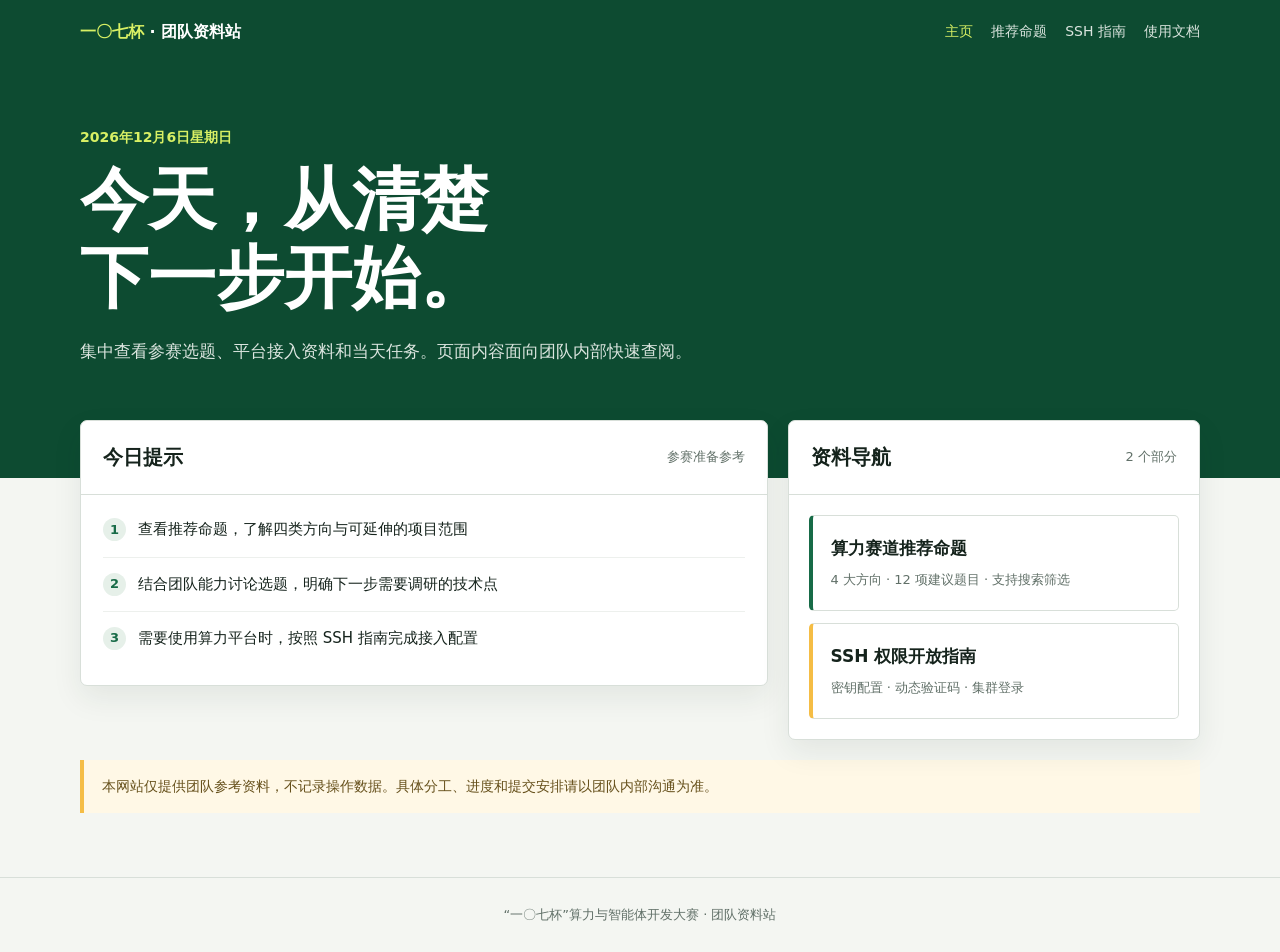
==== commit 3c148956: "新增团队使用文档与规范" ====
--- a/index.html
+++ b/index.html
@@ -43,7 +43,7 @@
   </style>
 </head>
 <body>
-  <header><nav><div class="brand"><span>一〇七杯</span> · 团队资料站</div><div class="links"><a href="index.html" aria-current="page">主页</a><a href="topics.html">推荐命题</a><a href="ssh.html">SSH 指南</a></div></nav></header>
+  <header><nav><div class="brand"><span>一〇七杯</span> · 团队资料站</div><div class="links"><a href="index.html" aria-current="page">主页</a><a href="topics.html">推荐命题</a><a href="ssh.html">SSH 指南</a><a href="docs.html">使用文档</a></div></nav></header>
   <section class="hero"><div class="hero-inner"><p class="date" id="today"></p><h1>今天，从清楚<br>下一步开始。</h1><p class="lead">集中查看参赛选题、平台接入资料和当天任务。页面内容面向团队内部快速查阅。</p></div></section>
   <main>
     <div class="dashboard">
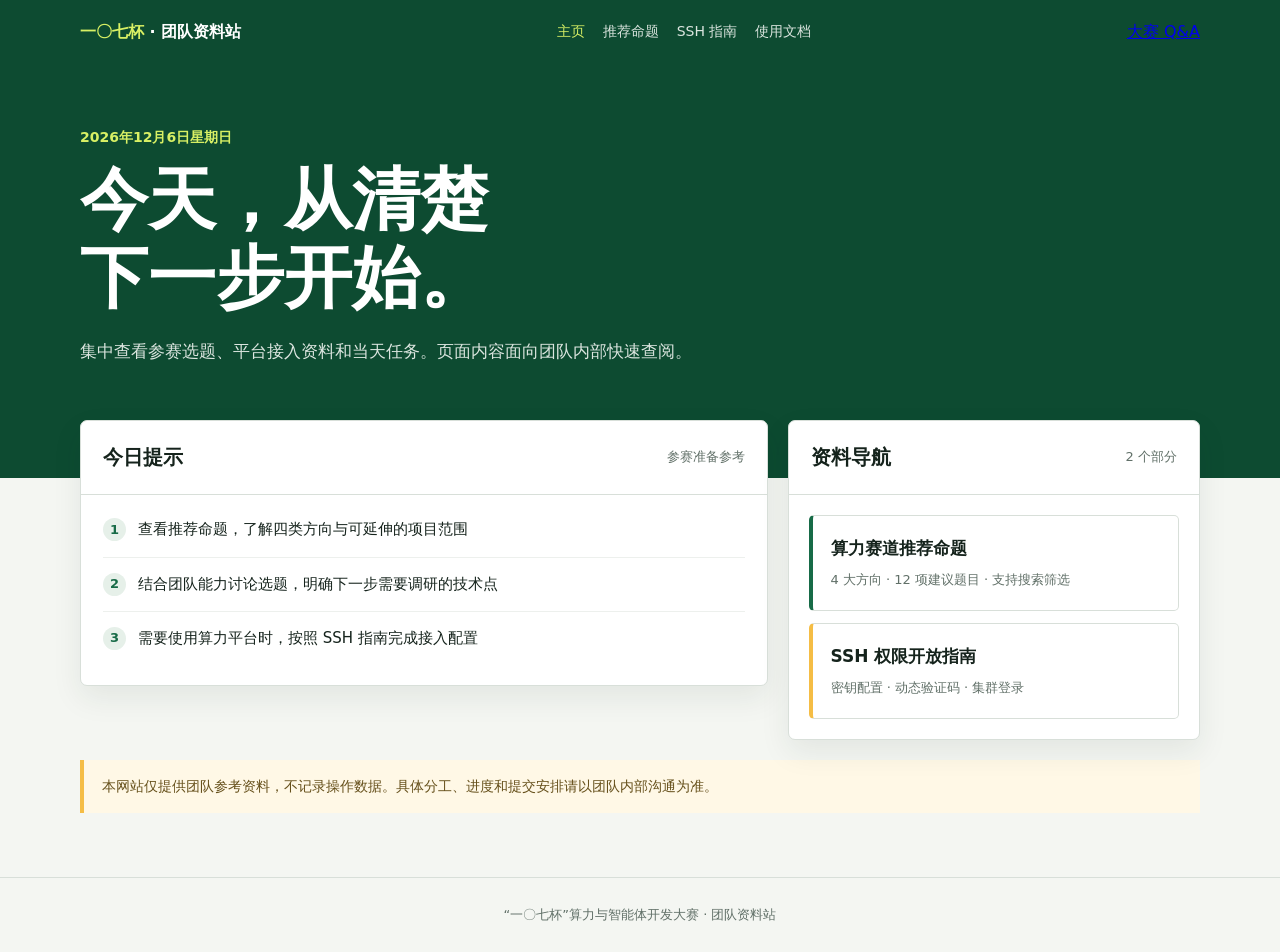
==== commit 9e12bd54: "补充校园网说明与大赛问答" ====
--- a/index.html
+++ b/index.html
@@ -43,7 +43,7 @@
   </style>
 </head>
 <body>
-  <header><nav><div class="brand"><span>一〇七杯</span> · 团队资料站</div><div class="links"><a href="index.html" aria-current="page">主页</a><a href="topics.html">推荐命题</a><a href="ssh.html">SSH 指南</a><a href="docs.html">使用文档</a></div></nav></header>
+  <header><nav><div class="brand"><span>一〇七杯</span> · 团队资料站</div><div class="links"><a href="index.html" aria-current="page">主页</a><a href="topics.html">推荐命题</a><a href="ssh.html">SSH 指南</a><a href="docs.html">使用文档</a></div><a href="qa.html">大赛 Q&A</a></div></nav></header>
   <section class="hero"><div class="hero-inner"><p class="date" id="today"></p><h1>今天，从清楚<br>下一步开始。</h1><p class="lead">集中查看参赛选题、平台接入资料和当天任务。页面内容面向团队内部快速查阅。</p></div></section>
   <main>
     <div class="dashboard">
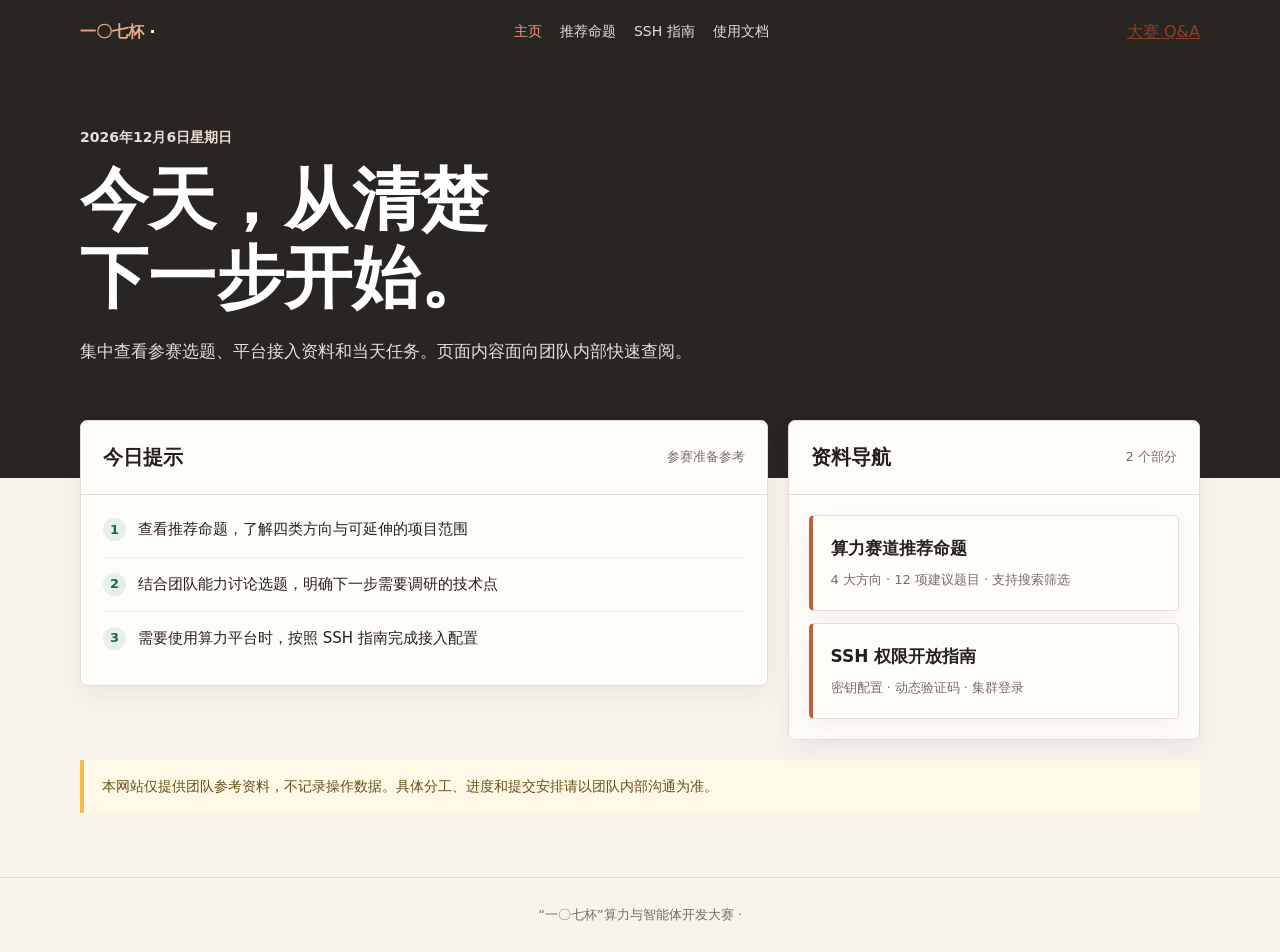
==== commit 7d33f9ad: "统一页面布局与暖色视觉风格" ====
--- a/index.html
+++ b/index.html
@@ -41,9 +41,9 @@
     footer { padding:26px 18px; text-align:center; border-top:1px solid var(--line); color:var(--muted); font-size:13px; }
     @media(max-width:760px) { .dashboard{grid-template-columns:1fr;} .hero{padding:45px 0 95px;} .links{gap:11px;} .links a{font-size:13px;} }
   </style>
-</head>
+<link rel="stylesheet" href="styles.css"></head>
 <body>
-  <header><nav><div class="brand"><span>一〇七杯</span> · 团队资料站</div><div class="links"><a href="index.html" aria-current="page">主页</a><a href="topics.html">推荐命题</a><a href="ssh.html">SSH 指南</a><a href="docs.html">使用文档</a></div><a href="qa.html">大赛 Q&A</a></div></nav></header>
+  <header><nav><div class="brand"><span>一〇七杯</span> · </div><div class="links"><a href="index.html" aria-current="page">主页</a><a href="topics.html">推荐命题</a><a href="ssh.html">SSH 指南</a><a href="docs.html">使用文档</a></div><a href="qa.html">大赛 Q&A</a></div></nav></header>
   <section class="hero"><div class="hero-inner"><p class="date" id="today"></p><h1>今天，从清楚<br>下一步开始。</h1><p class="lead">集中查看参赛选题、平台接入资料和当天任务。页面内容面向团队内部快速查阅。</p></div></section>
   <main>
     <div class="dashboard">
@@ -65,7 +65,7 @@
     </div>
     <div class="tip">本网站仅提供团队参考资料，不记录操作数据。具体分工、进度和提交安排请以团队内部沟通为准。</div>
   </main>
-  <footer>“一〇七杯”算力与智能体开发大赛 · 团队资料站</footer>
+  <footer>“一〇七杯”算力与智能体开发大赛 · </footer>
   <script>
     const today = new Intl.DateTimeFormat('zh-CN', { timeZone:'Asia/Shanghai', year:'numeric', month:'long', day:'numeric', weekday:'long' }).format(new Date());
     document.querySelector('#today').textContent = today;
--- a/styles.css
+++ b/styles.css
@@ -0,0 +1 @@
+:root{--paper:#f7f3ed;--surface:#fffdfa;--ink:#24201d;--muted:#756d65;--line:#e3dcd3;--accent:#c15f3c;--accent-dark:#8f3f2b;--soft:#f1e8df;--dark:#292522}*{box-sizing:border-box}html{scroll-behavior:smooth}body{background:var(--paper)!important;color:var(--ink)!important;font-family:"Microsoft YaHei","PingFang SC",system-ui,sans-serif!important}header,.topbar{background:var(--dark)!important}.brand span,.eyebrow,.date{color:#e9a98d!important}.links a,.page-links a,.nav-note{color:#e9ded6!important}.links a:hover,.links a[aria-current],.page-links a:hover,.page-links a[aria-current]{color:#f0a080!important}.hero{background:var(--dark)!important;color:#fff!important}.hero p,.intro,.lead{color:#e9ded6!important}.panel,.topic,.doc,.step,.toc,.toolbar,.card{background:var(--surface)!important;border-color:var(--line)!important;box-shadow:0 10px 24px rgba(70,48,35,.06)!important}.topic{border-top-color:var(--accent)!important}.filter,.search-wrap input,#search{background:var(--surface)!important;border-color:var(--line)!important;color:var(--ink)!important}.filter:hover,.filter.active,.add{background:var(--accent)!important;border-color:var(--accent)!important;color:#fff!important}.tag,.number{color:var(--accent)!important}.card{border-left-color:var(--accent)!important}.callout,.note{background:#f3ebe4!important;border-color:var(--accent)!important;color:#63463b!important}.warning,.warn{background:#fbf0e2!important;border-color:#cf8a4b!important;color:#67472c!important}.danger{background:#f8e9e5!important;border-color:var(--accent-dark)!important}.toc a:hover{background:var(--soft)!important;color:var(--accent-dark)!important}pre{background:#302b27!important;color:#f7eee8!important}code{background:var(--soft)!important;color:var(--accent-dark)!important}pre code{background:transparent!important;color:inherit!important}th{background:var(--soft)!important}footer{background:transparent!important;border-color:var(--line)!important;color:var(--muted)!important}a{color:var(--accent-dark)}
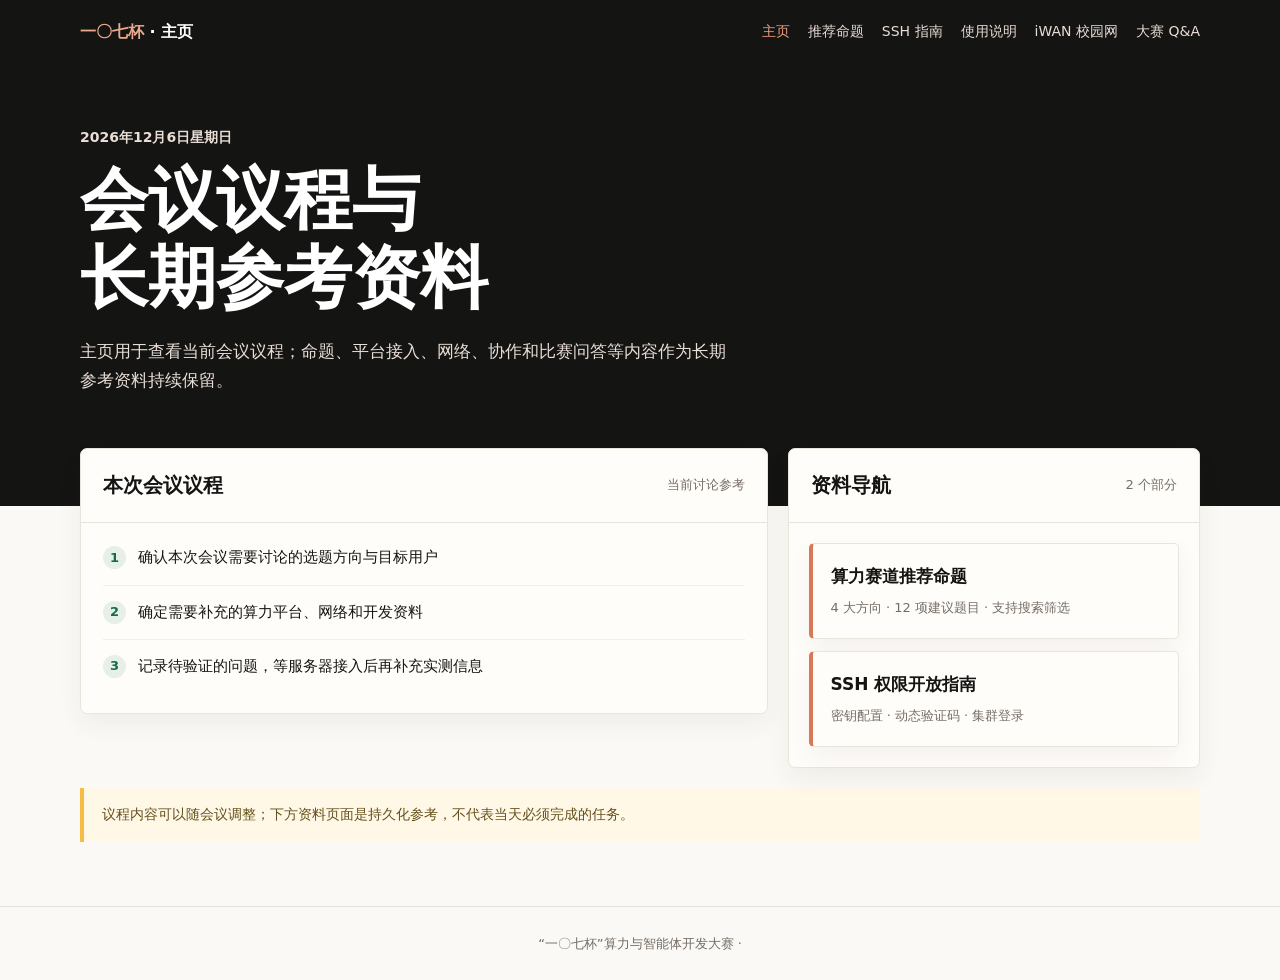
==== commit 0031a45e: "调整会议主页与双因素验证说明" ====
--- a/index.html
+++ b/index.html
@@ -3,7 +3,7 @@
 <head>
   <meta charset="utf-8">
   <meta name="viewport" content="width=device-width, initial-scale=1">
-  <meta name="description" content="一〇七杯参赛团队资料导航与今日待办">
+  <meta name="description" content="一〇七杯会议议程与长期参考资料">
   <title>团队主页｜一〇七杯</title>
   <style>
     :root { --ink:#15231c; --muted:#617068; --paper:#f4f6f2; --surface:#fff; --line:#d8dfd9; --green:#0d4b31; --green2:#176b47; --lime:#d8f064; --amber:#f5bd45; }
@@ -43,16 +43,16 @@
   </style>
 <link rel="stylesheet" href="styles.css"></head>
 <body>
-  <header><nav><div class="brand"><span>一〇七杯</span> · </div><div class="links"><a href="index.html" aria-current="page">主页</a><a href="topics.html">推荐命题</a><a href="ssh.html">SSH 指南</a><a href="docs.html">使用文档</a></div><a href="qa.html">大赛 Q&A</a></div></nav></header>
-  <section class="hero"><div class="hero-inner"><p class="date" id="today"></p><h1>今天，从清楚<br>下一步开始。</h1><p class="lead">集中查看参赛选题、平台接入资料和当天任务。页面内容面向团队内部快速查阅。</p></div></section>
+  <header><nav><div class="brand"><span>一〇七杯</span> · 主页</div><div class="links"><a href="index.html" aria-current="page">主页</a><a href="topics.html">推荐命题</a><a href="ssh.html">SSH 指南</a><a href="docs.html">使用说明</a><a href="iwan.html">iWAN 校园网</a><a href="qa.html">大赛 Q&amp;A</a></div></nav></header>
+  <section class="hero"><div class="hero-inner"><p class="date" id="today"></p><h1>会议议程与<br>长期参考资料</h1><p class="lead">主页用于查看当前会议议程；命题、平台接入、网络、协作和比赛问答等内容作为长期参考资料持续保留。</p></div></section>
   <main>
     <div class="dashboard">
       <section class="panel" aria-labelledby="todo-title">
-        <div class="panel-head"><h2 id="todo-title">今日提示</h2><span class="count">参赛准备参考</span></div>
+        <div class="panel-head"><h2 id="todo-title">本次会议议程</h2><span class="count">当前讨论参考</span></div>
         <ul class="todos">
-          <li class="todo"><span class="marker">1</span><span class="todo-text">查看推荐命题，了解四类方向与可延伸的项目范围</span></li>
-          <li class="todo"><span class="marker">2</span><span class="todo-text">结合团队能力讨论选题，明确下一步需要调研的技术点</span></li>
-          <li class="todo"><span class="marker">3</span><span class="todo-text">需要使用算力平台时，按照 SSH 指南完成接入配置</span></li>
+          <li class="todo"><span class="marker">1</span><span class="todo-text">确认本次会议需要讨论的选题方向与目标用户</span></li>
+          <li class="todo"><span class="marker">2</span><span class="todo-text">确定需要补充的算力平台、网络和开发资料</span></li>
+          <li class="todo"><span class="marker">3</span><span class="todo-text">记录待验证的问题，等服务器接入后再补充实测信息</span></li>
         </ul>
       </section>
       <section class="panel" aria-labelledby="nav-title">
@@ -63,7 +63,7 @@
         </div>
       </section>
     </div>
-    <div class="tip">本网站仅提供团队参考资料，不记录操作数据。具体分工、进度和提交安排请以团队内部沟通为准。</div>
+    <div class="tip">议程内容可以随会议调整；下方资料页面是持久化参考，不代表当天必须完成的任务。</div>
   </main>
   <footer>“一〇七杯”算力与智能体开发大赛 · </footer>
   <script>
--- a/styles.css
+++ b/styles.css
@@ -1 +1 @@
-:root{--paper:#f7f3ed;--surface:#fffdfa;--ink:#24201d;--muted:#756d65;--line:#e3dcd3;--accent:#c15f3c;--accent-dark:#8f3f2b;--soft:#f1e8df;--dark:#292522}*{box-sizing:border-box}html{scroll-behavior:smooth}body{background:var(--paper)!important;color:var(--ink)!important;font-family:"Microsoft YaHei","PingFang SC",system-ui,sans-serif!important}header,.topbar{background:var(--dark)!important}.brand span,.eyebrow,.date{color:#e9a98d!important}.links a,.page-links a,.nav-note{color:#e9ded6!important}.links a:hover,.links a[aria-current],.page-links a:hover,.page-links a[aria-current]{color:#f0a080!important}.hero{background:var(--dark)!important;color:#fff!important}.hero p,.intro,.lead{color:#e9ded6!important}.panel,.topic,.doc,.step,.toc,.toolbar,.card{background:var(--surface)!important;border-color:var(--line)!important;box-shadow:0 10px 24px rgba(70,48,35,.06)!important}.topic{border-top-color:var(--accent)!important}.filter,.search-wrap input,#search{background:var(--surface)!important;border-color:var(--line)!important;color:var(--ink)!important}.filter:hover,.filter.active,.add{background:var(--accent)!important;border-color:var(--accent)!important;color:#fff!important}.tag,.number{color:var(--accent)!important}.card{border-left-color:var(--accent)!important}.callout,.note{background:#f3ebe4!important;border-color:var(--accent)!important;color:#63463b!important}.warning,.warn{background:#fbf0e2!important;border-color:#cf8a4b!important;color:#67472c!important}.danger{background:#f8e9e5!important;border-color:var(--accent-dark)!important}.toc a:hover{background:var(--soft)!important;color:var(--accent-dark)!important}pre{background:#302b27!important;color:#f7eee8!important}code{background:var(--soft)!important;color:var(--accent-dark)!important}pre code{background:transparent!important;color:inherit!important}th{background:var(--soft)!important}footer{background:transparent!important;border-color:var(--line)!important;color:var(--muted)!important}a{color:var(--accent-dark)}
+:root{--ant-dark:#141413;--ant-light:#faf9f5;--ant-gray-mid:#b0aea5;--ant-gray-light:#e8e6dc;--ant-orange:#d97757;--ant-blue:#6a9bcc;--ant-green:#788c5d;--paper:var(--ant-light);--surface:#fffdfa;--ink:var(--ant-dark);--muted:#756d65;--line:var(--ant-gray-light);--accent:var(--ant-orange);--accent-dark:#a94f35;--soft:#f1ede7;--dark:var(--ant-dark)}*{box-sizing:border-box}html{scroll-behavior:smooth}body{background:var(--paper)!important;color:var(--ink)!important;font-family:"Microsoft YaHei","PingFang SC",system-ui,sans-serif!important}header,.topbar{background:var(--dark)!important}.brand span,.eyebrow,.date{color:#e9a98d!important}.links a,.page-links a,.nav-note{color:#e9ded6!important}.links a:hover,.links a[aria-current],.page-links a:hover,.page-links a[aria-current]{color:#f0a080!important}.hero{background:var(--dark)!important;color:#fff!important}.hero>div,.hero-inner{width:min(1120px,calc(100% - 36px));margin:0 auto}.hero p,.intro,.lead{color:#e9ded6!important}.panel,.topic,.doc,.step,.toc,.toolbar,.card{background:var(--surface)!important;border-color:var(--line)!important;box-shadow:0 10px 24px rgba(70,48,35,.06)!important}.topic{border-top-color:var(--accent)!important}.filter,.search-wrap input,#search{background:var(--surface)!important;border-color:var(--line)!important;color:var(--ink)!important}.filter:hover,.filter.active,.add{background:var(--accent)!important;border-color:var(--accent)!important;color:#fff!important}.tag,.number{color:var(--accent)!important}.card{border-left-color:var(--accent)!important}.callout,.note{background:#f3ebe4!important;border-color:var(--accent)!important;color:#63463b!important}.warning,.warn{background:#fbf0e2!important;border-color:#cf8a4b!important;color:#67472c!important}.danger{background:#f8e9e5!important;border-color:var(--accent-dark)!important}.toc a:hover{background:var(--soft)!important;color:var(--accent-dark)!important}pre{background:#302b27!important;color:#f7eee8!important}code{background:var(--soft)!important;color:var(--accent-dark)!important}pre code{background:transparent!important;color:inherit!important}th{background:var(--soft)!important}footer{background:transparent!important;border-color:var(--line)!important;color:var(--muted)!important}a{color:var(--accent-dark)}
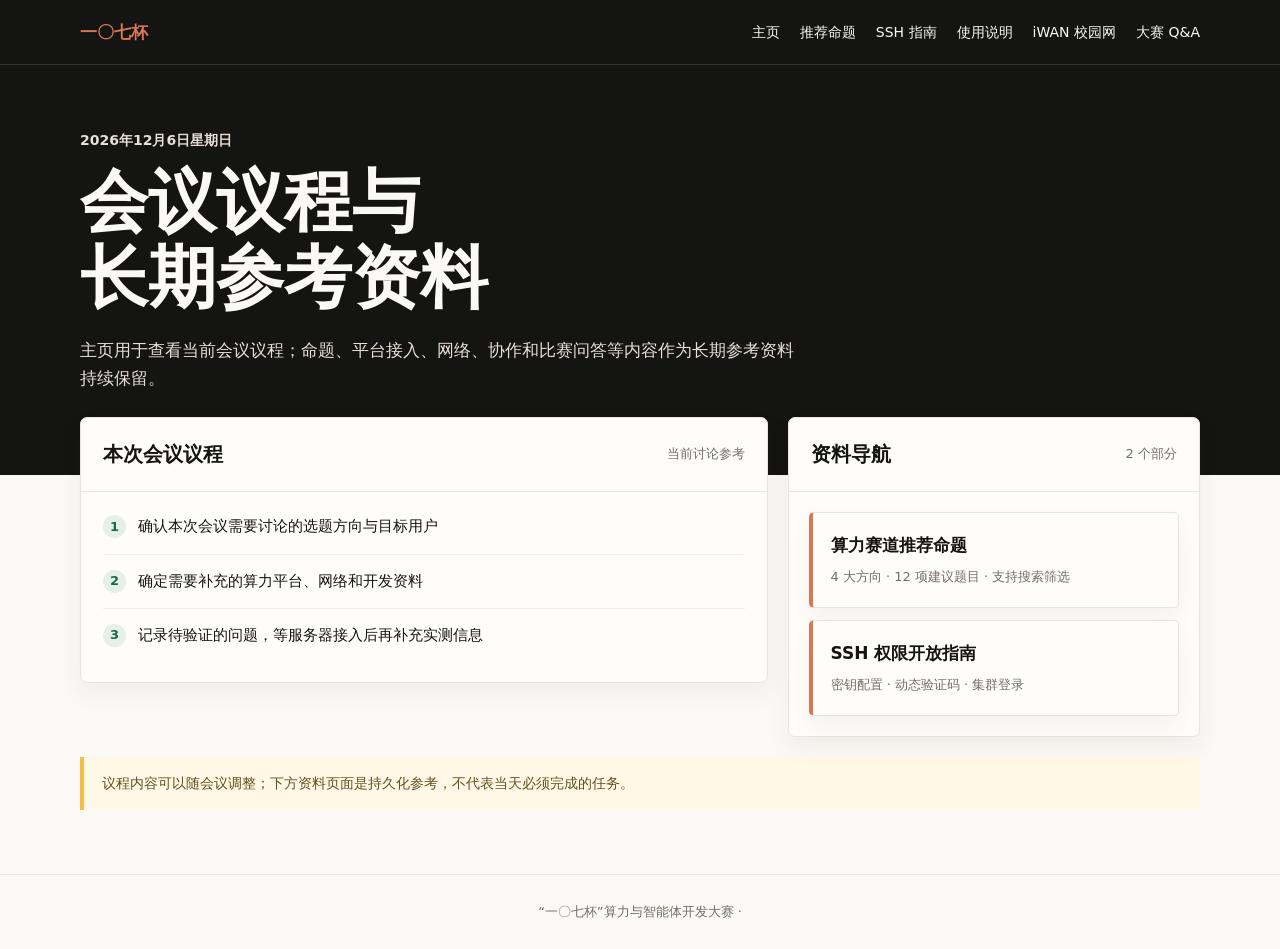
==== commit 9d0680a8: "统一所有页面页头与标题容器" ====
--- a/index.html
+++ b/index.html
@@ -41,9 +41,9 @@
     footer { padding:26px 18px; text-align:center; border-top:1px solid var(--line); color:var(--muted); font-size:13px; }
     @media(max-width:760px) { .dashboard{grid-template-columns:1fr;} .hero{padding:45px 0 95px;} .links{gap:11px;} .links a{font-size:13px;} }
   </style>
-<link rel="stylesheet" href="styles.css"></head>
+<link rel="stylesheet" href="styles.css"><link rel="stylesheet" href="header.css"></head>
 <body>
-  <header><nav><div class="brand"><span>一〇七杯</span> · 主页</div><div class="links"><a href="index.html" aria-current="page">主页</a><a href="topics.html">推荐命题</a><a href="ssh.html">SSH 指南</a><a href="docs.html">使用说明</a><a href="iwan.html">iWAN 校园网</a><a href="qa.html">大赛 Q&amp;A</a></div></nav></header>
+  <header class="site-header"><nav class="site-nav" aria-label="主导航"><a class="site-brand" href="index.html">一〇七杯</a><div class="site-links"><a href="index.html">主页</a><a href="topics.html">推荐命题</a><a href="ssh.html">SSH 指南</a><a href="docs.html">使用说明</a><a href="iwan.html">iWAN 校园网</a><a href="qa.html">大赛 Q&amp;A</a></div></nav></header>
   <section class="hero"><div class="hero-inner"><p class="date" id="today"></p><h1>会议议程与<br>长期参考资料</h1><p class="lead">主页用于查看当前会议议程；命题、平台接入、网络、协作和比赛问答等内容作为长期参考资料持续保留。</p></div></section>
   <main>
     <div class="dashboard">
--- a/styles.css
+++ b/styles.css
@@ -1 +1 @@
-:root{--ant-dark:#141413;--ant-light:#faf9f5;--ant-gray-mid:#b0aea5;--ant-gray-light:#e8e6dc;--ant-orange:#d97757;--ant-blue:#6a9bcc;--ant-green:#788c5d;--paper:var(--ant-light);--surface:#fffdfa;--ink:var(--ant-dark);--muted:#756d65;--line:var(--ant-gray-light);--accent:var(--ant-orange);--accent-dark:#a94f35;--soft:#f1ede7;--dark:var(--ant-dark)}*{box-sizing:border-box}html{scroll-behavior:smooth}body{background:var(--paper)!important;color:var(--ink)!important;font-family:"Microsoft YaHei","PingFang SC",system-ui,sans-serif!important}header,.topbar{background:var(--dark)!important}.brand span,.eyebrow,.date{color:#e9a98d!important}.links a,.page-links a,.nav-note{color:#e9ded6!important}.links a:hover,.links a[aria-current],.page-links a:hover,.page-links a[aria-current]{color:#f0a080!important}.hero{background:var(--dark)!important;color:#fff!important}.hero>div,.hero-inner{width:min(1120px,calc(100% - 36px));margin:0 auto}.hero p,.intro,.lead{color:#e9ded6!important}.panel,.topic,.doc,.step,.toc,.toolbar,.card{background:var(--surface)!important;border-color:var(--line)!important;box-shadow:0 10px 24px rgba(70,48,35,.06)!important}.topic{border-top-color:var(--accent)!important}.filter,.search-wrap input,#search{background:var(--surface)!important;border-color:var(--line)!important;color:var(--ink)!important}.filter:hover,.filter.active,.add{background:var(--accent)!important;border-color:var(--accent)!important;color:#fff!important}.tag,.number{color:var(--accent)!important}.card{border-left-color:var(--accent)!important}.callout,.note{background:#f3ebe4!important;border-color:var(--accent)!important;color:#63463b!important}.warning,.warn{background:#fbf0e2!important;border-color:#cf8a4b!important;color:#67472c!important}.danger{background:#f8e9e5!important;border-color:var(--accent-dark)!important}.toc a:hover{background:var(--soft)!important;color:var(--accent-dark)!important}pre{background:#302b27!important;color:#f7eee8!important}code{background:var(--soft)!important;color:var(--accent-dark)!important}pre code{background:transparent!important;color:inherit!important}th{background:var(--soft)!important}footer{background:transparent!important;border-color:var(--line)!important;color:var(--muted)!important}a{color:var(--accent-dark)}
+:root{--ant-dark:#141413;--ant-light:#faf9f5;--ant-gray-mid:#b0aea5;--ant-gray-light:#e8e6dc;--ant-orange:#d97757;--ant-blue:#6a9bcc;--ant-green:#788c5d;--paper:var(--ant-light);--surface:#fffdfa;--ink:var(--ant-dark);--muted:#756d65;--line:var(--ant-gray-light);--accent:var(--ant-orange);--accent-dark:#a94f35;--soft:#f1ede7;--dark:var(--ant-dark)}*{box-sizing:border-box}html{scroll-behavior:smooth}body{background:var(--paper)!important;color:var(--ink)!important;font-family:"Microsoft YaHei","PingFang SC",system-ui,sans-serif!important}header,.topbar{background:var(--dark)!important}header nav,body>nav{font-family:"Microsoft YaHei","PingFang SC",system-ui,sans-serif!important}header .brand,header .brand span{color:var(--ant-orange)!important;font-size:16px!important;font-weight:700!important;line-height:1.2!important}header .links a,header .page-links a,header .nav-note,body>nav a{color:var(--ant-light)!important;font-size:14px!important;font-weight:400!important;line-height:1.2!important;text-decoration:none!important}header .links a:hover,header .links a[aria-current],header .page-links a:hover,header .page-links a[aria-current],body>nav a:hover{color:var(--ant-orange)!important}.brand span,.eyebrow,.date{color:#e9a98d!important}.links a,.page-links a,.nav-note{color:#e9ded6!important}.links a:hover,.links a[aria-current],.page-links a:hover,.page-links a[aria-current]{color:#f0a080!important}.hero{background:var(--dark)!important;color:#fff!important}.hero>div,.hero-inner{width:min(1120px,calc(100% - 36px));margin:0 auto}.hero p,.intro,.lead{color:#e9ded6!important}.panel,.topic,.doc,.step,.toc,.toolbar,.card{background:var(--surface)!important;border-color:var(--line)!important;box-shadow:0 10px 24px rgba(70,48,35,.06)!important}.topic{border-top-color:var(--accent)!important}.filter,.search-wrap input,#search{background:var(--surface)!important;border-color:var(--line)!important;color:var(--ink)!important}.filter:hover,.filter.active,.add{background:var(--accent)!important;border-color:var(--accent)!important;color:#fff!important}.tag,.number{color:var(--accent)!important}.card{border-left-color:var(--accent)!important}.callout,.note{background:#f3ebe4!important;border-color:var(--accent)!important;color:#63463b!important}.warning,.warn{background:#fbf0e2!important;border-color:#cf8a4b!important;color:#67472c!important}.danger{background:#f8e9e5!important;border-color:var(--accent-dark)!important}.toc a:hover{background:var(--soft)!important;color:var(--accent-dark)!important}pre{background:#302b27!important;color:#f7eee8!important}code{background:var(--soft)!important;color:var(--accent-dark)!important}pre code{background:transparent!important;color:inherit!important}th{background:var(--soft)!important}footer{background:transparent!important;border-color:var(--line)!important;color:var(--muted)!important}a{color:var(--accent-dark)}
--- a/header.css
+++ b/header.css
@@ -0,0 +1,92 @@
+body { max-width: none !important; margin: 0 !important; padding: 0 !important; }
+
+.site-header {
+  width: 100% !important;
+  margin: 0 !important;
+  padding: 0 !important;
+  background: #141413 !important;
+  border-bottom: 1px solid rgba(250, 249, 245, .14) !important;
+}
+
+.site-nav {
+  width: min(1120px, calc(100% - 36px)) !important;
+  min-height: 64px !important;
+  margin: 0 auto !important;
+  padding: 0 !important;
+  display: flex !important;
+  align-items: center !important;
+  justify-content: space-between !important;
+  gap: 28px !important;
+  font-family: "Microsoft YaHei", "PingFang SC", system-ui, sans-serif !important;
+}
+
+.site-brand {
+  flex: 0 0 auto !important;
+  color: #d97757 !important;
+  font-size: 17px !important;
+  font-weight: 700 !important;
+  line-height: 1 !important;
+  text-decoration: none !important;
+  letter-spacing: 0 !important;
+}
+
+.site-links {
+  display: flex !important;
+  align-items: center !important;
+  justify-content: flex-end !important;
+  gap: 20px !important;
+  margin: 0 !important;
+  padding: 0 !important;
+}
+
+.site-links a {
+  color: #faf9f5 !important;
+  font-size: 14px !important;
+  font-weight: 400 !important;
+  line-height: 1 !important;
+  text-decoration: none !important;
+  letter-spacing: 0 !important;
+  white-space: nowrap !important;
+}
+
+.site-links a:hover,
+.site-links a:focus-visible { color: #d97757 !important; }
+
+.hero {
+  width: 100% !important;
+  margin: 0 !important;
+  border: 0 !important;
+  border-radius: 0 !important;
+  padding: 64px 0 82px !important;
+  background: #141413 !important;
+}
+
+.hero > div,
+.hero-inner {
+  width: min(1120px, calc(100% - 36px)) !important;
+  margin: 0 auto !important;
+  padding: 0 !important;
+}
+
+.hero h1 {
+  margin: 0 !important;
+  color: #faf9f5 !important;
+  font-size: clamp(40px, 6vw, 68px) !important;
+  font-weight: 700 !important;
+  line-height: 1.12 !important;
+  letter-spacing: 0 !important;
+}
+
+.hero p { max-width: 720px !important; color: #e9ded6 !important; }
+
+body > article {
+  width: min(980px, calc(100% - 36px)) !important;
+  margin: 18px auto !important;
+}
+
+@media (max-width: 760px) {
+  .site-nav { min-height: auto !important; padding: 16px 0 !important; align-items: flex-start !important; flex-direction: column !important; gap: 14px !important; }
+  .site-links { width: 100% !important; justify-content: flex-start !important; gap: 12px 18px !important; flex-wrap: wrap !important; }
+  .hero { padding: 44px 0 62px !important; }
+  .hero h1 { font-size: 40px !important; }
+}
